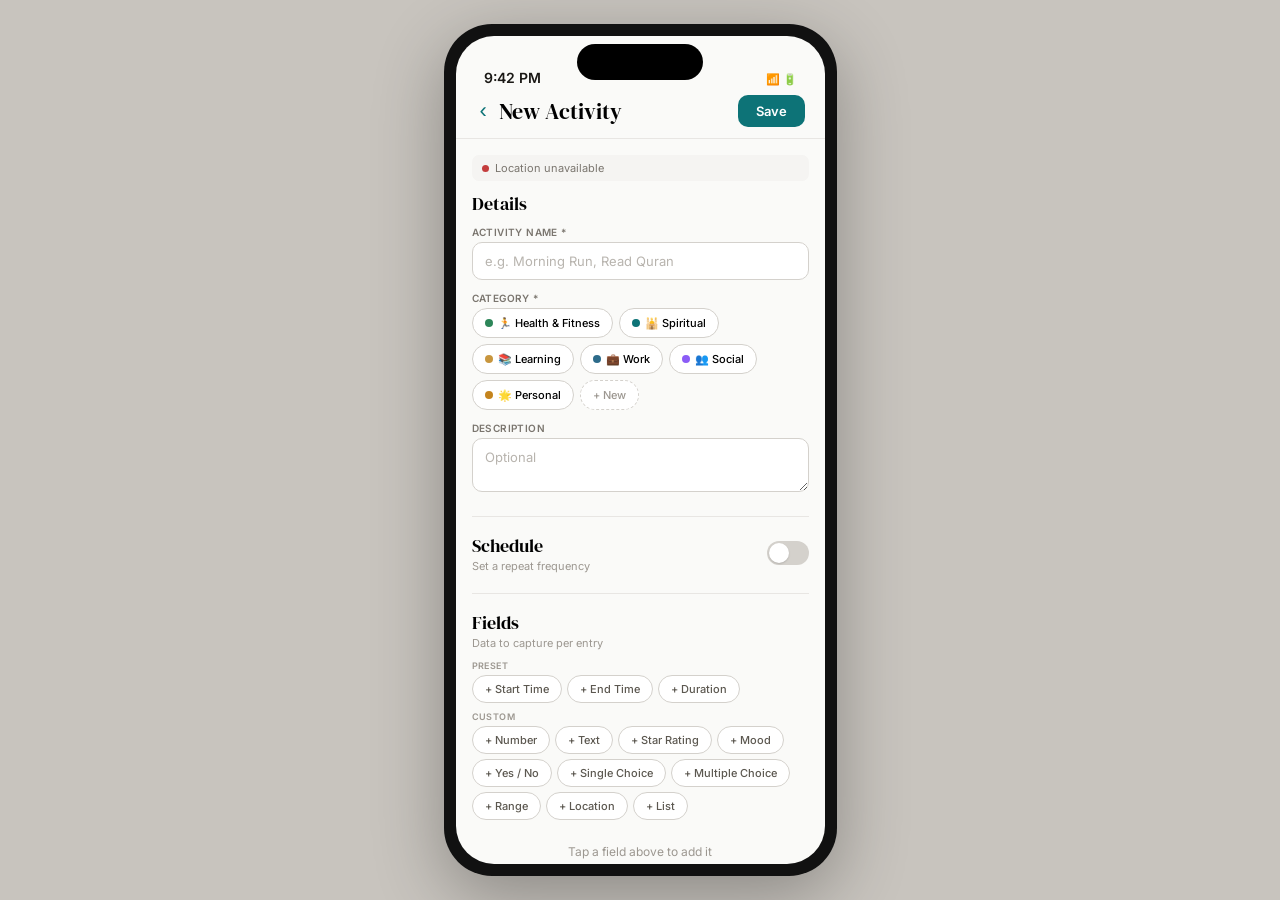
==== mockups/activity-template.html @ a5321a4f "Add V1 product specification and interactive mockups Comprehensive SPEC.md covering product vision, " ====
<!DOCTYPE html>
<html lang="en">
<head>
<meta charset="UTF-8">
<meta name="viewport" content="width=device-width, initial-scale=1.0">
<title>Kitab — Create Activity (iPhone)</title>
<link href="https://fonts.googleapis.com/css2?family=DM+Serif+Display&family=Inter:wght@400;500;600;700&family=JetBrains+Mono:wght@400;500&display=swap" rel="stylesheet">
<style>
*{margin:0;padding:0;box-sizing:border-box}
:root{--primary:#0D7377;--accent:#C8963E;--bg:#FAFAF8;--surface:#fff;--text-primary:#1A1815;--text-secondary:#5C5850;--g50:#F5F4F2;--g100:#E8E6E3;--g200:#D4D1CC;--g300:#B8B4AE;--g400:#9C9790;--g500:#7A756E;--g600:#5C5850;--success:#2D8659;--warning:#C4841D;--error:#C43D3D;--info:#2D6B8A}
body{font-family:'Inter',sans-serif;background:#C8C4Be;min-height:100vh;display:flex;justify-content:center;padding:24px 16px}
.pf{background:#111;border-radius:48px;padding:12px;box-shadow:0 20px 70px rgba(0,0,0,.3);height:852px;width:393px;position:relative}
.ps{width:100%;height:100%;border-radius:38px;overflow:hidden;display:flex;flex-direction:column;background:var(--bg)}
.di{position:absolute;top:20px;left:50%;transform:translateX(-50%);width:126px;height:36px;background:#000;border-radius:20px;z-index:100}
.sb{height:54px;display:flex;align-items:flex-end;justify-content:space-between;padding:0 28px 4px;font-size:14px;font-weight:600;color:var(--text-primary);flex-shrink:0}
.ab{display:flex;justify-content:space-between;align-items:center;padding:4px 20px 10px;flex-shrink:0;border-bottom:1px solid var(--g100)}
.ab-l{display:flex;align-items:center;gap:8px}
.bk{font-size:22px;color:var(--primary);cursor:pointer;background:none;border:none;padding:4px}
.at{font-family:'DM Serif Display',serif;font-size:22px}
.sv{padding:8px 18px;border-radius:10px;font-size:13px;font-weight:600;cursor:pointer;border:none;background:var(--primary);color:#fff;font-family:'Inter',sans-serif}
.ct{flex:1;overflow-y:auto;padding:16px;-webkit-overflow-scrolling:touch}
.ct::-webkit-scrollbar{display:none}
.sec{margin-bottom:20px}
.sh{display:flex;align-items:center;justify-content:space-between;margin-bottom:10px}
.st{font-family:'DM Serif Display',serif;font-size:18px}
.ss{font-size:11px;color:var(--g400);margin-top:1px}
.tg{position:relative;width:42px;height:24px;background:var(--g200);border-radius:12px;cursor:pointer;transition:background .2s;flex-shrink:0}
.tg.on{background:var(--primary)}
.tg::after{content:'';position:absolute;top:2px;left:2px;width:20px;height:20px;background:#fff;border-radius:50%;transition:transform .2s;box-shadow:0 1px 2px rgba(0,0,0,.15)}
.tg.on::after{transform:translateX(18px)}
.hd{display:none}
.fg{margin-bottom:12px}
.fl{display:block;font-size:10px;font-weight:600;color:var(--g500);margin-bottom:4px;text-transform:uppercase;letter-spacing:.4px}
.fi{width:100%;padding:10px 12px;border:1.5px solid var(--g200);border-radius:10px;font-size:13px;font-family:'Inter',sans-serif;background:var(--surface);color:var(--text-primary);outline:none}
.fi:focus{border-color:var(--primary)}
.fi::placeholder{color:var(--g300)}
select.fi{appearance:none;background-image:url("data:image/svg+xml,%3Csvg width='10' height='6' viewBox='0 0 10 6' fill='none' xmlns='http://www.w3.org/2000/svg'%3E%3Cpath d='M1 1L5 5L9 1' stroke='%239C9790' stroke-width='1.5' stroke-linecap='round'/%3E%3C/svg%3E");background-repeat:no-repeat;background-position:right 12px center;padding-right:30px;cursor:pointer}
textarea.fi{resize:vertical;min-height:50px}
.r2{display:flex;gap:8px}.r2>*{flex:1}
.cg{display:flex;flex-wrap:wrap;gap:6px}
.cc{display:flex;align-items:center;gap:5px;padding:7px 12px;border-radius:18px;font-size:11px;font-weight:500;cursor:pointer;border:1.5px solid var(--g200);background:var(--surface);transition:all .15s}
.cc.s{border-color:var(--primary);background:rgba(13,115,119,.06);color:var(--primary);font-weight:600}
.cd{width:8px;height:8px;border-radius:50%}
.cn{border-style:dashed;color:var(--g400)}
.pn{background:var(--surface);border:1px solid var(--g100);border-radius:10px;padding:12px;margin-top:8px}
.rg{display:flex;flex-direction:column;gap:6px}
.ri{display:flex;align-items:center;gap:8px;padding:9px 12px;border:1.5px solid var(--g200);border-radius:9px;cursor:pointer;font-size:13px;transition:all .15s}
.ri.s{border-color:var(--primary);background:rgba(13,115,119,.04)}
.rd{width:16px;height:16px;border-radius:50%;border:2px solid var(--g300);display:flex;align-items:center;justify-content:center;flex-shrink:0}
.ri.s .rd{border-color:var(--primary)}
.ri.s .rd::after{content:'';width:7px;height:7px;border-radius:50%;background:var(--primary)}
.dr{display:flex;gap:5px}
.db{width:38px;height:38px;border-radius:9px;border:1.5px solid var(--g200);display:flex;align-items:center;justify-content:center;font-size:11px;font-weight:600;cursor:pointer;background:var(--surface);color:var(--text-secondary);transition:all .15s}
.db.s{background:var(--primary);color:#fff;border-color:var(--primary)}
.fw{display:flex;flex-wrap:wrap;gap:5px;margin-bottom:8px}
.fc{padding:6px 12px;border-radius:16px;font-size:11px;font-weight:500;cursor:pointer;border:1.5px solid var(--g200);background:var(--surface);color:var(--text-secondary);transition:all .15s}
.fc.a{border-color:var(--primary);background:rgba(13,115,119,.06);color:var(--primary)}
.fls{display:flex;flex-direction:column;gap:6px}
.fli{display:flex;align-items:center;gap:8px;padding:10px 12px;border:1px solid var(--g100);border-radius:10px;background:var(--surface)}
.fld{color:var(--g300);font-size:14px;flex-shrink:0}
.fln{font-family:'JetBrains Mono',monospace;font-size:10px;color:var(--g400);width:16px;text-align:center}
.finfo{flex:1;min-width:0}
.fname{font-size:12px;font-weight:500}
.ftype{font-size:10px;color:var(--g400)}
.fx{width:24px;height:24px;border-radius:6px;border:none;background:transparent;color:var(--g400);cursor:pointer;font-size:14px;display:flex;align-items:center;justify-content:center}
.fcfg{background:var(--g50);border-radius:8px;padding:10px;margin-top:6px}
.cr{display:flex;gap:6px;align-items:center;margin-bottom:6px}
.cr:last-child{margin-bottom:0}
.cl{font-size:10px;color:var(--g500);min-width:36px}
.ci{flex:1;padding:7px 10px;border:1.5px solid var(--g200);border-radius:7px;font-size:12px;font-family:'Inter',sans-serif;background:var(--surface);outline:none}
.ci:focus{border-color:var(--primary)}
.gt{display:flex;border:1.5px solid var(--g200);border-radius:9px;overflow:hidden;margin-bottom:12px}
.gtb{flex:1;padding:9px;text-align:center;font-size:12px;font-weight:500;cursor:pointer;background:var(--surface);color:var(--text-secondary)}
.gtb.a{background:var(--primary);color:#fff}
.gsn{font-size:14px;line-height:2.2}
.gsn select,.gsn input{display:inline;font-size:14px;font-weight:600;color:var(--primary);border:none;border-bottom:2px solid var(--primary);background:transparent;outline:none;font-family:'Inter',sans-serif;padding:0 2px;text-align:center}
.gsn select{appearance:none;cursor:pointer}
.gb{background:var(--g50);border-radius:10px;padding:12px;margin-bottom:10px}
.gbt{font-size:10px;font-weight:600;text-transform:uppercase;letter-spacing:.4px;color:var(--g400);margin-bottom:8px}
.gr{display:flex;gap:6px;align-items:center;margin-bottom:6px;flex-wrap:wrap}
.gr:last-child{margin-bottom:0}
.gs{padding:7px 10px;border:1.5px solid var(--g200);border-radius:7px;font-size:12px;font-family:'Inter',sans-serif;background:var(--surface);outline:none;appearance:none;background-image:url("data:image/svg+xml,%3Csvg width='8' height='5' viewBox='0 0 8 5' fill='none' xmlns='http://www.w3.org/2000/svg'%3E%3Cpath d='M1 1L4 4L7 1' stroke='%239C9790' stroke-width='1.2' stroke-linecap='round'/%3E%3C/svg%3E");background-repeat:no-repeat;background-position:right 8px center;padding-right:22px;cursor:pointer}
.gi{padding:7px 10px;border:1.5px solid var(--g200);border-radius:7px;font-size:12px;font-family:'Inter',sans-serif;background:var(--surface);outline:none;width:55px}
.gl{font-size:11px;color:var(--g500)}
.cbox{background:rgba(200,150,62,.06);border:1px solid rgba(200,150,62,.18);border-radius:9px;padding:12px;margin-top:10px}
.cbt{font-size:11px;font-weight:600;color:var(--accent);margin-bottom:8px}
.sc{background:var(--surface);border:1px solid var(--g100);border-radius:10px;padding:16px;position:relative;overflow:hidden}
.sc .gp{position:absolute;top:0;left:0;right:0;bottom:0;opacity:.04;pointer-events:none;background-image:url("data:image/svg+xml,%3Csvg width='60' height='60' viewBox='0 0 60 60' xmlns='http://www.w3.org/2000/svg'%3E%3Cg fill='none' stroke='%230D7377' stroke-width='0.8'%3E%3Cpolygon points='30,5 50,17.5 50,42.5 30,55 10,42.5 10,17.5'/%3E%3C/g%3E%3C/svg%3E");background-size:60px 60px}
.stx{position:relative;z-index:1;font-size:13px;line-height:1.7;color:var(--text-secondary)}
.stx strong{color:var(--text-primary);font-weight:600}
.pg{display:grid;grid-template-columns:1fr 1fr;gap:6px;margin-top:8px}
.pc{padding:6px 8px;background:var(--g50);border-radius:7px}
.pl{font-size:9px;color:var(--g400);text-transform:uppercase;letter-spacing:.3px}
.pv{font-family:'JetBrains Mono',monospace;font-size:12px;color:var(--text-primary);margin-top:1px}
.lb{display:flex;align-items:center;gap:6px;padding:6px 10px;background:var(--g50);border-radius:7px;font-size:11px;color:var(--g500);margin-bottom:10px}
.ld{width:7px;height:7px;border-radius:50%}
.ld.ok{background:var(--success)}.ld.ld2{background:var(--warning);animation:p 1s infinite}.ld.er{background:var(--error)}
@keyframes p{0%,100%{opacity:1}50%{opacity:.4}}
.wb{margin-top:6px;padding:8px;background:rgba(196,132,29,.08);border-radius:7px;font-size:11px;color:var(--warning)}
.em{text-align:center;padding:16px;color:var(--g400);font-size:12px}
.dv{height:1px;background:var(--g100);margin:16px 0}
.toast{position:fixed;bottom:40px;left:50%;transform:translateX(-50%) translateY(80px);background:#2A2722;color:#fff;padding:10px 20px;border-radius:10px;font-size:13px;font-weight:500;z-index:1000;transition:transform .3s;box-shadow:0 6px 20px rgba(0,0,0,.15)}
.toast.show{transform:translateX(-50%) translateY(0)}
</style>
</head>
<body>
<div class="pf"><div class="ps">
<div class="di"></div>
<div class="sb"><span>9:42 PM</span><span style="font-size:11px">📶 🔋</span></div>
<div class="ab"><div class="ab-l"><button class="bk">‹</button><span class="at">New Activity</span></div><button class="sv" id="saveBtn">Save</button></div>
<div class="ct">

<div class="lb"><div class="ld ld2" id="lD"></div><span id="lT">Detecting location...</span></div>

<!-- DETAILS -->
<div class="sec">
<div class="sh"><div><div class="st">Details</div></div></div>
<div class="fg"><label class="fl">Activity Name *</label><input class="fi" id="aName" placeholder="e.g. Morning Run, Read Quran"></div>
<div class="fg"><label class="fl">Category *</label><div class="cg" id="catG"></div></div>
<div class="fg"><label class="fl">Description</label><textarea class="fi" id="aDesc" placeholder="Optional" rows="2"></textarea></div>
</div>
<div class="dv"></div>

<!-- SCHEDULE -->
<div class="sec">
<div class="sh"><div><div class="st">Schedule</div><div class="ss">Set a repeat frequency</div></div><div class="tg" id="sT"></div></div>
<div class="pn hd" id="sP">
<div class="fg"><label class="fl">Calendar</label><select class="fi" id="calT"><option value="gregorian">Gregorian (midnight)</option><option value="hijri">Hijri (sunset)</option></select></div>
<div class="r2"><div class="fg"><label class="fl">Starts on *</label><input class="fi" type="date" id="sStart"></div><div class="fg"><label class="fl">Ends on</label><input class="fi" type="date" id="sEnd" placeholder="Never"></div></div>
<div class="fg"><label class="fl">Repeat *</label><select class="fi" id="rType"><option value="daily">Daily</option><option value="weekly">Weekly</option><option value="monthly">Monthly</option><option value="custom">Custom Interval</option></select></div>
<div class="fg hd" id="wkG"><label class="fl">Which days?</label><div class="dr" id="dRow"></div></div>
<div class="fg hd" id="ciG"><label class="fl">Every</label><div class="cr"><input class="ci" type="number" id="ciN" value="2" min="1" style="width:50px"><select class="gs" id="ciU"><option>days</option><option>weeks</option><option>months</option><option>years</option></select></div></div>
<div class="fg"><label class="fl">Expected entries</label><div class="rg" id="expRG"></div></div>
<div class="dv" style="margin:12px 0"></div>
<div class="sh" style="margin-bottom:8px"><div><span style="font-size:13px;font-weight:500">Time Window</span><div class="ss">Expected time of day</div></div><div class="tg" id="twT"></div></div>
<div class="hd" id="twP">
<div class="fg"><div class="rg" style="flex-direction:row;gap:6px" id="ttRG"></div></div>
<div id="specI"><div class="r2"><div class="fg"><label class="fl">Start</label><input class="fi" type="time" id="tS"></div><div class="fg"><label class="fl">End</label><input class="fi" type="time" id="tE"></div></div><div class="wb hd" id="twW">⚠ This crosses midnight — start today to end tomorrow. Correct?</div></div>
<div id="dynI" class="hd">
<div class="r2"><div class="fg"><label class="fl">Start</label><select class="fi" id="dS"></select></div><div class="fg"><label class="fl">End</label><select class="fi" id="dE"></select></div></div>
<div id="dPrev" class="pg"></div>
<div class="wb hd" id="dW">⚠ This crosses midnight. Correct?</div>
</div>
<div id="pGridW" class="hd" style="margin-top:10px"><label class="fl" style="margin-bottom:4px">Today's Prayer Times</label><div class="pg" id="pG"></div></div>
</div>
</div>
</div>
<div class="dv"></div>

<!-- FIELDS -->
<div class="sec">
<div class="sh"><div><div class="st">Fields</div><div class="ss">Data to capture per entry</div></div></div>
<div style="margin-bottom:4px;font-size:9px;font-weight:600;color:var(--g400);text-transform:uppercase;letter-spacing:.4px">Preset</div>
<div class="fw" id="pFC"></div>
<div style="margin-bottom:4px;font-size:9px;font-weight:600;color:var(--g400);text-transform:uppercase;letter-spacing:.4px">Custom</div>
<div class="fw" id="cFC"></div>
<div class="em" id="noF">Tap a field above to add it</div>
<div class="fls" id="fList"></div>
</div>
<div class="dv"></div>

<!-- GOALS -->
<div class="sec">
<div class="sh"><div><div class="st">Goals</div><div class="ss">Set targets</div></div><div class="tg" id="gT"></div></div>
<div class="pn hd" id="gP">
<div class="gt" id="gmTabs"></div>
<div id="qGP">
<div class="gsn" id="qSentence"></div>
</div>
<div id="cGP" class="hd">
<div class="gb"><div class="gbt">Measure (X)</div>
<div class="gr"><span class="gl">Field:</span><select class="gs" id="gF"></select></div>
<div class="gr"><span class="gl">Look at:</span><select class="gs" id="gSc"><option value="recent">Most recent entry</option><option value="period">Current period</option><option value="lastN">Last N entries</option><option value="lastT">Last N days/weeks</option><option value="all">All entries ever</option></select></div>
<div class="gr hd" id="gNR"><span class="gl">N =</span><input class="gi" type="number" id="gN" value="7" min="1"><select class="gs hd" id="gTU"><option>days</option><option>weeks</option><option>months</option></select></div>
<div class="gr hd" id="gAR"><span class="gl">Calculate:</span><select class="gs" id="gAg"><option value="sum">Sum</option><option value="count">Count</option><option value="min">Lowest</option><option value="max">Highest</option><option value="average">Average</option><option value="mode">Mode</option></select></div>
</div>
<div class="gb"><div class="gbt">Target Rule</div>
<div class="gr"><span class="gl">Is:</span><select class="gs" id="gCmp"><option value=">=">≥ at least</option><option value="<=">≤ at most</option><option value=">">> more than</option><option value="<">< less than</option><option value="=">= exactly</option></select></div>
<div class="gr"><span class="gl">Target:</span><input class="gi" id="gTgt" value="5"><span class="gl" id="gUL"></span></div>
</div>
<div class="sh" style="margin-top:10px;margin-bottom:6px"><div><span style="font-size:12px;font-weight:500">Consistency</span><div class="ss">Across periods</div></div><div class="tg" id="cTg"></div></div>
<div class="cbox hd" id="cP"><div class="cbt">🔥 Consistency Threshold</div><div class="gr"><span class="gl">Over last:</span><input class="gi" type="number" id="cO" value="10" min="2"><span class="gl">periods</span></div><div class="gr"><span class="gl">Meet in ≥</span><input class="gi" type="number" id="cTh" value="5" min="1"><span class="gl">periods</span></div></div>
</div>
</div>
</div>
<div class="dv"></div>

<!-- SUMMARY -->
<div class="sec">
<div class="sh"><div class="st">Summary</div></div>
<div class="sc"><div class="gp"></div><div class="stx" id="sumT">Fill in the details above to see your activity summary.</div></div>
</div>
<div style="height:24px"></div>
</div>
</div></div>
<div class="toast" id="toast"></div>

<script>
(function(){
"use strict";

var S = {cat:null, schedOn:false, twOn:false, tt:'specific', fields:[], goalOn:false, gm:'quick', lat:null, lng:null, pt:null};
var cats = [{n:'Health & Fitness',i:'🏃',c:'#2D8659'},{n:'Spiritual',i:'🕌',c:'#0D7377'},{n:'Learning',i:'📚',c:'#C8963E'},{n:'Work',i:'💼',c:'#2D6B8A'},{n:'Social',i:'👥',c:'#8B5CF6'},{n:'Personal',i:'🌟',c:'#C4841D'}];
var PF = [{id:'startTime',l:'Start Time',t:'Start Time',p:1},{id:'endTime',l:'End Time',t:'End Time',p:1},{id:'duration',l:'Duration',t:'Duration',p:1}];
var CF = [{id:'number',l:'Number'},{id:'text',l:'Text'},{id:'starRating',l:'Star Rating'},{id:'mood',l:'Mood'},{id:'yesNo',l:'Yes / No'},{id:'singleChoice',l:'Single Choice'},{id:'multiChoice',l:'Multiple Choice'},{id:'slider',l:'Range'},{id:'location',l:'Location'},{id:'list',l:'List'}];
var DL = ['Sun','Mon','Tue','Wed','Thu','Fri','Sat'];
var wkDays = [];
var dynOpts = [{v:'fajr',l:'Fajr'},{v:'sunrise',l:'Sunrise'},{v:'duha',l:'Duha'},{v:'dhuhr',l:'Dhuhr'},{v:'asr',l:'Asr'},{v:'maghrib',l:'Maghrib / Sunset'},{v:'isha',l:'Isha'},{v:'night13',l:'1/3 of Night'},{v:'nightMid',l:'Middle of Night'},{v:'night23',l:'2/3 of Night'}];
var UNIQ = ['startTime','endTime','duration','starRating','mood'];

// Prayer calc (ISNA + Shafi)
function toR(d){return d*Math.PI/180}
function toD(r){return r*180/Math.PI}
function calcPT(lat,lng,date){
  var y=date.getFullYear(),m=date.getMonth()+1,d=date.getDate();
  if(m<=2){y--;m+=12}
  var A=Math.floor(y/100),B=2-A+Math.floor(A/4);
  var JD=Math.floor(365.25*(y+4716))+Math.floor(30.6001*(m+1))+d+B-1524.5;
  var D2=JD-2451545;
  var g=toR((357.529+.98560028*D2)%360);
  var q=(280.459+.98564736*D2)%360;
  var L=toR((q+1.915*Math.sin(g)+.02*Math.sin(2*g))%360);
  var e=toR(23.439-.00000036*D2);
  var RA=toD(Math.atan2(Math.cos(e)*Math.sin(L),Math.cos(L)))/15;
  var dec=Math.asin(Math.sin(e)*Math.sin(L));
  var EqT=q/15-RA;if(EqT>12)EqT-=24;if(EqT<-12)EqT+=24;
  var tz=-date.getTimezoneOffset()/60;
  var transit=12+tz-(lng/15)-EqT;
  function ha(angle){var c2=(Math.sin(toR(angle))-Math.sin(toR(lat))*Math.sin(dec))/(Math.cos(toR(lat))*Math.cos(dec));if(c2>1||c2<-1)return null;return toD(Math.acos(c2))/15}
  var srHA=ha(-.833),sr=srHA?transit-srHA:null,ss=srHA?transit+srHA:null;
  var fHA=ha(-15),fajr=fHA?transit-fHA:null;
  var iHA=ha(-15),isha=iHA?transit+iHA:null;
  var asrA=Math.atan(1/(1+Math.tan(Math.abs(toR(lat)-dec))));
  var asrC=(Math.sin(asrA)-Math.sin(toR(lat))*Math.sin(dec))/(Math.cos(toR(lat))*Math.cos(dec));
  var asr=(asrC>=-1&&asrC<=1)?transit+toD(Math.acos(asrC))/15:null;
  var duha=sr?sr+20/60:null;
  var nD=(sr!==null&&ss!==null)?(sr<ss?24-ss+sr:sr-ss):null;
  return{fajr:fajr,sunrise:sr,duha:duha,dhuhr:transit,asr:asr,maghrib:ss,isha:isha,night13:ss&&nD?ss+nD/3:null,nightMid:ss&&nD?ss+nD/2:null,night23:ss&&nD?ss+nD*2/3:null};
}
function fmtT(h){if(h==null)return'--:--';if(h<0)h+=24;if(h>=24)h-=24;var hr=Math.floor(h),mn=Math.round((h-hr)*60);if(mn===60){hr++;mn=0}return(hr%12||12)+':'+(mn<10?'0':'')+mn+' '+(hr>=12?'PM':'AM')}

function $(id){return document.getElementById(id)}
function mk(tag,cls,txt){var e=document.createElement(tag);if(cls)e.className=cls;if(txt)e.textContent=txt;return e}
function show(id){$(id).classList.remove('hd')}
function hide(id){$(id).classList.add('hd')}
function vis(id,show){if(show)$(id).classList.remove('hd');else $(id).classList.add('hd')}
function esc(s){var d=document.createElement('span');d.textContent=s;return d.innerHTML}

// Location
function getLoc(){
  if(!navigator.geolocation){$('lD').className='ld er';$('lT').textContent='Location unavailable';return}
  navigator.geolocation.getCurrentPosition(function(p){
    S.lat=p.coords.latitude;S.lng=p.coords.longitude;
    $('lD').className='ld ok';$('lT').textContent=S.lat.toFixed(2)+'°, '+S.lng.toFixed(2)+'° · ISNA · Shafi';
    S.pt=calcPT(S.lat,S.lng,new Date());renderPrayerGrid();
  },function(){$('lD').className='ld er';$('lT').textContent='Location unavailable'},{timeout:8000});
}

function renderPrayerGrid(){
  if(!S.pt)return;
  var el=$('pG');el.textContent='';
  var items=[['Fajr',S.pt.fajr],['Sunrise',S.pt.sunrise],['Duha',S.pt.duha],['Dhuhr',S.pt.dhuhr],['Asr',S.pt.asr],['Maghrib',S.pt.maghrib],['Isha',S.pt.isha],['1/3 Night',S.pt.night13],['Mid Night',S.pt.nightMid],['2/3 Night',S.pt.night23]];
  for(var i=0;i<items.length;i++){
    var c=mk('div','pc');
    c.appendChild(mk('div','pl',items[i][0]));
    c.appendChild(mk('div','pv',fmtT(items[i][1])));
    el.appendChild(c);
  }
}

// Categories
function renderCats(){
  var el=$('catG');el.textContent='';
  cats.forEach(function(c,i){
    var d=mk('div','cc'+(S.cat===i?' s':''));
    var dot=mk('div','cd');dot.style.background=c.c;
    d.appendChild(dot);d.appendChild(document.createTextNode(c.i+' '+c.n));
    d.onclick=function(){S.cat=i;renderCats();upSum()};
    el.appendChild(d);
  });
  var nw=mk('div','cc cn','+ New');
  nw.onclick=function(){var n=prompt('Category name:');if(!n)return;cats.push({n:n,i:'📌',c:'#7A756E'});S.cat=cats.length-1;renderCats();upSum()};
  el.appendChild(nw);
}

// Schedule
$('sT').onclick=function(){S.schedOn=!S.schedOn;this.classList.toggle('on',S.schedOn);vis('sP',S.schedOn);upSum()};
$('rType').onchange=function(){vis('wkG',this.value==='weekly');vis('ciG',this.value==='custom');upSum()};

function renderDays(){
  var el=$('dRow');
  DL.forEach(function(d,i){
    var b=mk('div','db',d);
    b.onclick=function(){b.classList.toggle('s');var idx=wkDays.indexOf(i);if(idx>=0)wkDays.splice(idx,1);else wkDays.push(i);upSum()};
    el.appendChild(b);
  });
}

function renderExpected(){
  var el=$('expRG');
  ['Once per period','Multiple per period'].forEach(function(txt,i){
    var r=mk('div','ri'+(i===0?' s':''),txt);
    var dot=mk('div','rd');r.insertBefore(dot,r.firstChild);
    r.onclick=function(){var sibs=el.children;for(var j=0;j<sibs.length;j++)sibs[j].classList.remove('s');r.classList.add('s');upSum()};
    el.appendChild(r);
  });
}

// Time Window
$('twT').onclick=function(){S.twOn=!S.twOn;this.classList.toggle('on',S.twOn);vis('twP',S.twOn);vis('pGridW',S.twOn&&S.tt==='dynamic');upSum()};

function renderTTRadio(){
  var el=$('ttRG');
  [['Specific','specific'],['Dynamic','dynamic']].forEach(function(a,i){
    var r=mk('div','ri'+(i===0?' s':''));r.style.flex='1';
    var dot=mk('div','rd');r.appendChild(dot);r.appendChild(document.createTextNode(a[0]));
    r.onclick=function(){var sibs=el.children;for(var j=0;j<sibs.length;j++)sibs[j].classList.remove('s');r.classList.add('s');
      S.tt=a[1];vis('specI',a[1]==='specific');vis('dynI',a[1]==='dynamic');vis('pGridW',a[1]==='dynamic');upSum()};
    el.appendChild(r);
  });
}

$('tS').onchange=$('tE').onchange=function(){
  var s=$('tS').value,e=$('tE').value;
  vis('twW',s&&e&&e<=s);upSum()};

function renderDynSelects(){
  ['dS','dE'].forEach(function(id){
    var el=$(id);
    var o=mk('option','','Select...');o.value='';el.appendChild(o);
    dynOpts.forEach(function(d){var op=mk('option','',d.l);op.value=d.v;el.appendChild(op)});
    el.onchange=function(){updateDynPreview();upSum()};
  });
}

function updateDynPreview(){
  if(!S.pt)return;
  var sv=$('dS').value,ev=$('dE').value;
  var el=$('dPrev');el.textContent='';
  var map={fajr:S.pt.fajr,sunrise:S.pt.sunrise,duha:S.pt.duha,dhuhr:S.pt.dhuhr,asr:S.pt.asr,maghrib:S.pt.maghrib,isha:S.pt.isha,night13:S.pt.night13,nightMid:S.pt.nightMid,night23:S.pt.night23};
  if(sv){var c1=mk('div','pc');c1.appendChild(mk('div','pl','Window Start'));c1.appendChild(mk('div','pv',fmtT(map[sv])));el.appendChild(c1)}
  if(ev){var c2=mk('div','pc');c2.appendChild(mk('div','pl','Window End'));c2.appendChild(mk('div','pv',fmtT(map[ev])));el.appendChild(c2)}
  if(sv&&ev&&map[sv]!=null&&map[ev]!=null)vis('dW',map[ev]<=map[sv]);
}

// Fields
function iFA(id){return S.fields.some(function(f){return f.id===id||f.bid===id})}

function renderFieldChips(){
  var pe=$('pFC');pe.textContent='';
  PF.forEach(function(f){
    var c=mk('div','fc'+(iFA(f.id)?' a':''),'+ '+f.l);
    c.onclick=function(){togField(f.id,true)};pe.appendChild(c);
  });
  var ce=$('cFC');ce.textContent='';
  CF.forEach(function(f){
    var c=mk('div','fc'+(iFA(f.id)?' a':''),'+ '+f.l);
    c.onclick=function(){togField(f.id,false)};ce.appendChild(c);
  });
}

function togField(id,isP){
  if(S.fields.length>=15){toast('Maximum 15 fields');return}
  if(UNIQ.indexOf(id)>=0){
    if(iFA(id)){remField(id);return}
    var src=isP?PF.find(function(f){return f.id===id}):{l:CF.find(function(f){return f.id===id}).l};
    var t=isP?src.t:CF.find(function(f){return f.id===id}).l;
    S.fields.push({id:id,bid:id,l:src.l,t:t,p:!!isP,u:'',cfg:{}});
  } else {
    var src2=CF.find(function(f){return f.id===id});
    var cnt=S.fields.filter(function(f){return f.bid===id}).length;
    S.fields.push({id:id+'_'+(cnt+1),bid:id,l:'',t:src2.l,p:false,u:'',cfg:{}});
  }
  renderFieldList();renderFieldChips();upGoalFields();upQuickOpts();upSum();
}

function remField(id){
  S.fields=S.fields.filter(function(f){return f.id!==id});
  renderFieldList();renderFieldChips();upGoalFields();upQuickOpts();upSum();
}

function renderFieldList(){
  var el=$('fList');el.textContent='';
  vis('noF',S.fields.length===0);
  S.fields.forEach(function(f,idx){
    var item=mk('div','fli');
    item.appendChild(mk('span','fld','≡'));
    item.appendChild(mk('span','fln',''+(idx+1)+'.'));
    var info=mk('div','finfo');
    info.appendChild(mk('div','fname',f.l||(f.p?f.t:'(set label)')));
    var typeStr=f.t+(f.u?' · '+f.u:'')+(f.p?' (preset)':'');
    var typeDiv=mk('div','ftype',typeStr);
    info.appendChild(typeDiv);item.appendChild(info);
    var xb=mk('button','fx','✕');xb.onclick=function(){remField(f.id)};
    item.appendChild(xb);el.appendChild(item);

    // Config panel for configurable fields
    if(!f.p&&f.bid!=='starRating'&&f.bid!=='mood'){
      var cfg=mk('div','fcfg hd');
      var togLnk=mk('span','','  [configure]');
      togLnk.style.cssText='font-size:10px;color:var(--primary);cursor:pointer';
      togLnk.onclick=function(){cfg.classList.toggle('hd')};
      typeDiv.appendChild(togLnk);

      // Label
      var lr=mk('div','cr');lr.appendChild(mk('span','cl','Label:'));
      var li=document.createElement('input');li.className='ci';li.placeholder='e.g. Distance';li.value=f.l||'';
      li.onchange=function(){f.l=this.value;renderFieldList();upGoalFields();upQuickOpts();upSum()};
      lr.appendChild(li);cfg.appendChild(lr);

      if(f.bid==='number'||f.bid==='slider'){
        var ur=mk('div','cr');ur.appendChild(mk('span','cl','Unit:'));
        var ui=document.createElement('input');ui.className='ci';ui.placeholder='e.g. km';ui.value=f.u||'';
        ui.onchange=function(){f.u=this.value;renderFieldList();upQuickOpts();upSum()};
        ur.appendChild(ui);cfg.appendChild(ur);
      }
      if(f.bid==='slider'){
        var sr=mk('div','cr');
        sr.appendChild(mk('span','cl','Min:'));
        var mi=document.createElement('input');mi.className='ci';mi.type='number';mi.value=f.cfg.min||0;mi.style.width='45px';sr.appendChild(mi);
        sr.appendChild(mk('span','cl','Max:'));
        var ma=document.createElement('input');ma.className='ci';ma.type='number';ma.value=f.cfg.max||100;ma.style.width='45px';sr.appendChild(ma);
        sr.appendChild(mk('span','cl','Step:'));
        var stp=document.createElement('input');stp.className='ci';stp.type='number';stp.value=f.cfg.step||1;stp.style.width='45px';sr.appendChild(stp);
        cfg.appendChild(sr);
      }
      if(f.bid==='singleChoice'||f.bid==='multiChoice'){
        var or2=mk('div','cr');or2.appendChild(mk('span','cl','Options:'));
        var oi=document.createElement('input');oi.className='ci';oi.placeholder='Comma-separated';oi.value=f.cfg.opts||'';
        oi.onchange=function(){f.cfg.opts=this.value};
        or2.appendChild(oi);cfg.appendChild(or2);
        if(f.bid==='singleChoice'){
          var ordLbl=mk('label','');ordLbl.style.cssText='display:flex;align-items:center;gap:5px;font-size:11px;color:var(--g500);cursor:pointer;margin-top:4px';
          var chk=document.createElement('input');chk.type='checkbox';
          ordLbl.appendChild(chk);ordLbl.appendChild(document.createTextNode('Ordinal (ordered high to low)'));
          cfg.appendChild(ordLbl);
        }
      }
      el.appendChild(cfg);
    }
  });
}

// Goals
$('gT').onclick=function(){S.goalOn=!S.goalOn;this.classList.toggle('on',S.goalOn);vis('gP',S.goalOn);upSum()};

function renderGoalTabs(){
  var el=$('gmTabs');
  [['Quick Setup','quick'],['Custom Goal','custom']].forEach(function(a,i){
    var t=mk('div','gtb'+(i===0?' a':''),a[0]);
    t.onclick=function(){S.gm=a[1];var sibs=el.children;for(var j=0;j<sibs.length;j++)sibs[j].classList.remove('a');t.classList.add('a');
      vis('qGP',a[1]==='quick');vis('cGP',a[1]==='custom');upSum()};
    el.appendChild(t);
  });
}

function renderQuickSentence(){
  var el=$('qSentence');el.textContent='';
  el.appendChild(document.createTextNode('I want to '));
  var sel1=document.createElement('select');sel1.id='qType2';
  var o1=mk('option','','do this activity');o1.value='frequency';sel1.appendChild(o1);
  sel1.onchange=function(){onQTChange();upSum()};
  el.appendChild(sel1);
  el.appendChild(document.createTextNode(' at least '));
  var inp=document.createElement('input');inp.type='number';inp.id='qVal2';inp.value='1';inp.min='1';inp.style.width='40px';inp.oninput=upSum;
  el.appendChild(inp);el.appendChild(document.createTextNode(' '));
  var sel2=document.createElement('select');sel2.id='qUnit2';
  var o2=mk('option','','times');o2.value='times';sel2.appendChild(o2);
  sel2.onchange=upSum;el.appendChild(sel2);
  el.appendChild(document.createTextNode(' per '));
  var sel3=document.createElement('select');sel3.id='qPer2';
  ['day','week','month'].forEach(function(p){var o=mk('option','',p);o.value=p;sel3.appendChild(o)});
  sel3.onchange=upSum;el.appendChild(sel3);
}

function upQuickOpts(){
  var sel=$('qType2');if(!sel)return;
  // Save current
  var cur=sel.value;
  while(sel.children.length>1)sel.removeChild(sel.lastChild);
  S.fields.forEach(function(f){
    if(f.bid==='number'||f.bid==='slider'||f.bid==='duration'){
      var o=mk('option','',(f.l||f.t).toLowerCase());o.value=f.id;sel.appendChild(o);
    }
  });
  sel.value=cur||'frequency';onQTChange();
}

function onQTChange(){
  var sel=$('qType2');if(!sel)return;
  var uSel=$('qUnit2');if(!uSel)return;
  uSel.textContent='';
  if(sel.value==='frequency'){
    uSel.appendChild(mk('option','','times'));
  } else {
    var f=S.fields.find(function(x){return x.id===sel.value});
    uSel.appendChild(mk('option','',f&&f.u?f.u:'times'));
  }
}

function upGoalFields(){
  var sel=$('gF');sel.textContent='';
  var o0=mk('option','','— Select —');o0.value='';sel.appendChild(o0);
  S.fields.forEach(function(f){var o=mk('option','',f.l||f.t);o.value=f.id;sel.appendChild(o)});
}

$('gSc').onchange=function(){
  var v=this.value;
  vis('gNR',v==='lastN'||v==='lastT');
  vis('gAR',v!=='recent');
  vis('gTU',v==='lastT');
  upSum();
};
$('gF').onchange=upSum;$('gCmp').onchange=upSum;$('gTgt').oninput=upSum;$('gN').oninput=upSum;$('gAg').onchange=upSum;

$('cTg').onclick=function(){var on=this.classList.toggle('on');vis('cP',on);upSum()};
$('cO').oninput=upSum;$('cTh').oninput=upSum;

// Summary
function upSum(){
  var name=($('aName').value||'').trim();
  var catN=S.cat!==null?cats[S.cat].n:'(no category)';
  if(!name){$('sumT').textContent='Enter an activity name to see the summary.';return}
  var parts=['<strong>'+esc(name)+'</strong> is a '+esc(catN)+' activity'];
  if(S.schedOn){
    var cal=$('calT').value==='hijri'?'Hijri':'Gregorian';
    var sd=$('sStart').value;
    if(sd){
      var dt=new Date(sd+'T12:00:00');
      var rep=$('rType').value;
      if(rep==='weekly'&&wkDays.length>0)rep='weekly on '+wkDays.map(function(i){return DL[i]}).join(', ');
      if(rep==='custom')rep='every '+($('ciN').value||2)+' '+$('ciU').value;
      parts.push('Scheduled <strong>'+rep+'</strong> starting '+dt.toLocaleDateString('en-US',{month:'long',day:'numeric',year:'numeric'})+' ('+cal+')');
    }
    if(S.twOn){
      if(S.tt==='specific'){var ts=$('tS').value,te=$('tE').value;if(ts&&te)parts.push('Expected between <strong>'+ts+'</strong> and <strong>'+te+'</strong>')}
      else{var ds=$('dS').value,de=$('dE').value;var sl=dynOpts.find(function(o){return o.v===ds}),el2=dynOpts.find(function(o){return o.v===de});if(sl&&el2)parts.push('Expected between <strong>'+sl.l+'</strong> and <strong>'+el2.l+'</strong>')}
    }
  }
  if(S.fields.length>0){
    var fn=S.fields.map(function(f){return(f.l||f.t)+(f.u?' ('+f.u+')':'')});
    if(fn.length===1)parts.push('Each entry captures <strong>'+esc(fn[0])+'</strong>');
    else if(fn.length===2)parts.push('Each entry captures <strong>'+esc(fn[0])+'</strong> and <strong>'+esc(fn[1])+'</strong>');
    else{var last=fn.pop();parts.push('Each entry captures <strong>'+fn.map(esc).join('</strong>, <strong>')+'</strong>, and <strong>'+esc(last)+'</strong>')}
  }
  if(S.goalOn){
    if(S.gm==='quick'){
      var qt=$('qType2'),qv=$('qVal2'),qu=$('qUnit2'),qp=$('qPer2');
      if(qt&&qv){
        if(qt.value==='frequency')parts.push('Your goal is to do this at least <strong>'+qv.value+' time'+(qv.value>1?'s':'')+' per '+qp.value+'</strong>');
        else parts.push('Your goal is <strong>'+qt.options[qt.selectedIndex].text+' at least '+qv.value+' '+qu.options[qu.selectedIndex].text+' per '+qp.value+'</strong>');
      }
    } else {
      var gf=$('gF'),gc=$('gCmp'),gt=$('gTgt');
      if(gf&&gf.value){
        parts.push('Your goal is <strong>'+gf.options[gf.selectedIndex].text+' '+gc.options[gc.selectedIndex].text+' '+esc(gt.value)+'</strong>');
        if($('cTg').classList.contains('on'))parts.push('Met in at least <strong>'+$('cTh').value+' of the last '+$('cO').value+' periods</strong>');
      }
    }
  }
  if(S.goalOn||S.schedOn)parts.push('Your streak counts consecutive completions — excused days preserve it without advancing');
  $('sumT').innerHTML=parts.join('. ')+'.';
}

// Events on inputs
$('aName').oninput=upSum;$('aDesc').oninput=upSum;$('calT').onchange=upSum;$('sStart').onchange=upSum;$('ciN').oninput=upSum;$('ciU').onchange=upSum;

// Save
$('saveBtn').onclick=function(){
  var name=($('aName').value||'').trim();
  if(!name){toast('Enter an activity name');return}
  if(S.cat===null){toast('Select a category');return}
  if(S.fields.length===0){toast('Add at least one field');return}
  for(var i=0;i<S.fields.length;i++){var f=S.fields[i];if(!f.p&&f.bid!=='starRating'&&f.bid!=='mood'&&!f.l){toast('Field #'+(i+1)+' needs a label');return}}
  toast('✓ "'+name+'" saved!');
};

function toast(m){var e=$('toast');e.textContent=m;e.classList.add('show');setTimeout(function(){e.classList.remove('show')},3000)}

// INIT
$('sStart').value=new Date().toISOString().split('T')[0];
renderCats();renderDays();renderExpected();renderTTRadio();renderDynSelects();renderFieldChips();renderGoalTabs();renderQuickSentence();upGoalFields();
getLoc();

})();
</script>
</body>
</html>
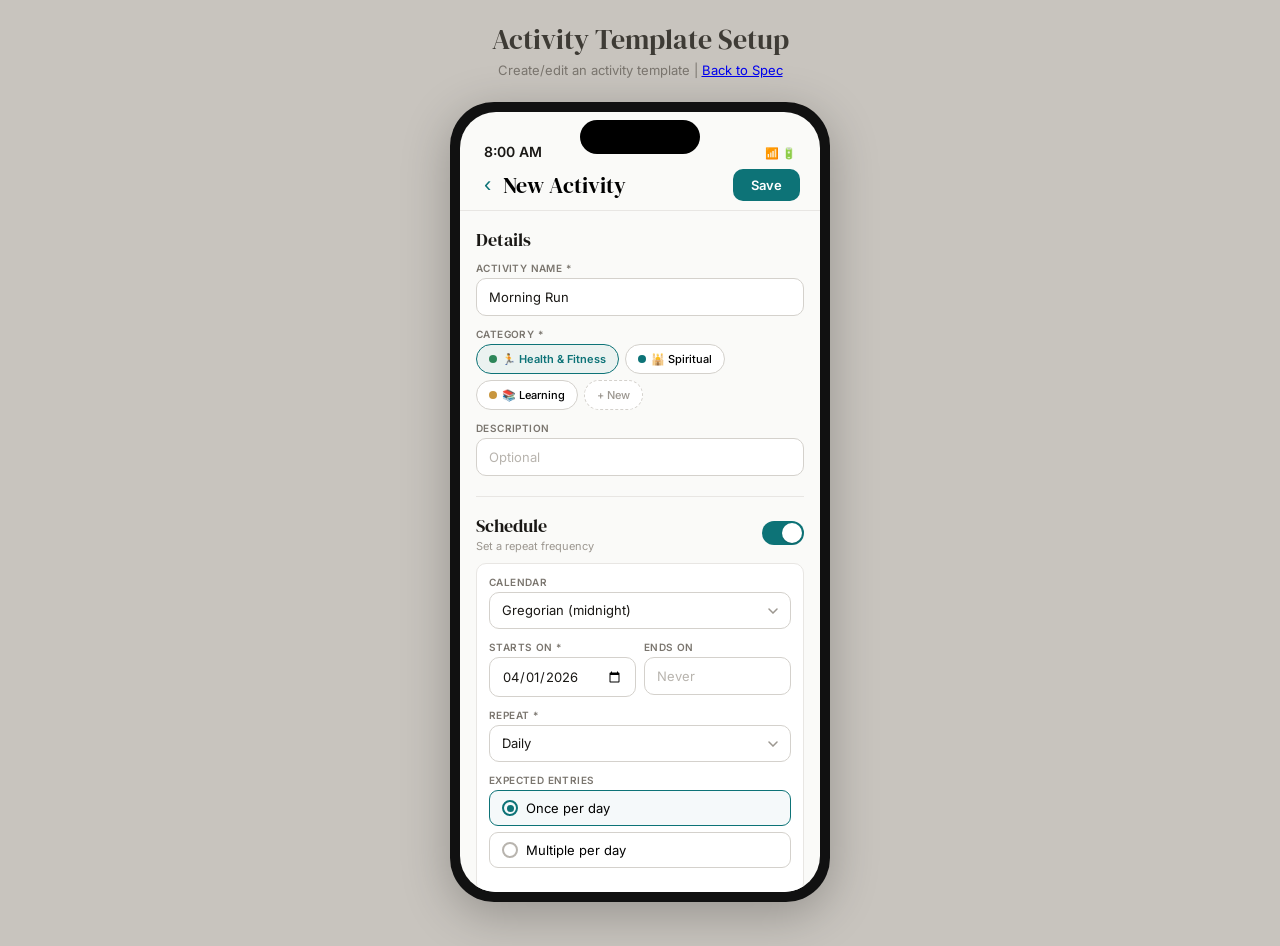
==== commit af8bf19a: "Rebuild all mockups from scratch + finalize spec updates All 11 mockup HTML files rebuilt from scrat" ====
--- a/mockups/activity-template.html
+++ b/mockups/activity-template.html
@@ -3,586 +3,144 @@
 <head>
 <meta charset="UTF-8">
 <meta name="viewport" content="width=device-width, initial-scale=1.0">
-<title>Kitab — Create Activity (iPhone)</title>
+<title>Kitab — Activity Template Setup</title>
 <link href="https://fonts.googleapis.com/css2?family=DM+Serif+Display&family=Inter:wght@400;500;600;700&family=JetBrains+Mono:wght@400;500&display=swap" rel="stylesheet">
+<link rel="stylesheet" href="shared-styles.css">
 <style>
-*{margin:0;padding:0;box-sizing:border-box}
-:root{--primary:#0D7377;--accent:#C8963E;--bg:#FAFAF8;--surface:#fff;--text-primary:#1A1815;--text-secondary:#5C5850;--g50:#F5F4F2;--g100:#E8E6E3;--g200:#D4D1CC;--g300:#B8B4AE;--g400:#9C9790;--g500:#7A756E;--g600:#5C5850;--success:#2D8659;--warning:#C4841D;--error:#C43D3D;--info:#2D6B8A}
-body{font-family:'Inter',sans-serif;background:#C8C4Be;min-height:100vh;display:flex;justify-content:center;padding:24px 16px}
-.pf{background:#111;border-radius:48px;padding:12px;box-shadow:0 20px 70px rgba(0,0,0,.3);height:852px;width:393px;position:relative}
-.ps{width:100%;height:100%;border-radius:38px;overflow:hidden;display:flex;flex-direction:column;background:var(--bg)}
-.di{position:absolute;top:20px;left:50%;transform:translateX(-50%);width:126px;height:36px;background:#000;border-radius:20px;z-index:100}
-.sb{height:54px;display:flex;align-items:flex-end;justify-content:space-between;padding:0 28px 4px;font-size:14px;font-weight:600;color:var(--text-primary);flex-shrink:0}
-.ab{display:flex;justify-content:space-between;align-items:center;padding:4px 20px 10px;flex-shrink:0;border-bottom:1px solid var(--g100)}
-.ab-l{display:flex;align-items:center;gap:8px}
-.bk{font-size:22px;color:var(--primary);cursor:pointer;background:none;border:none;padding:4px}
-.at{font-family:'DM Serif Display',serif;font-size:22px}
-.sv{padding:8px 18px;border-radius:10px;font-size:13px;font-weight:600;cursor:pointer;border:none;background:var(--primary);color:#fff;font-family:'Inter',sans-serif}
-.ct{flex:1;overflow-y:auto;padding:16px;-webkit-overflow-scrolling:touch}
-.ct::-webkit-scrollbar{display:none}
-.sec{margin-bottom:20px}
-.sh{display:flex;align-items:center;justify-content:space-between;margin-bottom:10px}
-.st{font-family:'DM Serif Display',serif;font-size:18px}
-.ss{font-size:11px;color:var(--g400);margin-top:1px}
-.tg{position:relative;width:42px;height:24px;background:var(--g200);border-radius:12px;cursor:pointer;transition:background .2s;flex-shrink:0}
-.tg.on{background:var(--primary)}
-.tg::after{content:'';position:absolute;top:2px;left:2px;width:20px;height:20px;background:#fff;border-radius:50%;transition:transform .2s;box-shadow:0 1px 2px rgba(0,0,0,.15)}
-.tg.on::after{transform:translateX(18px)}
-.hd{display:none}
-.fg{margin-bottom:12px}
-.fl{display:block;font-size:10px;font-weight:600;color:var(--g500);margin-bottom:4px;text-transform:uppercase;letter-spacing:.4px}
-.fi{width:100%;padding:10px 12px;border:1.5px solid var(--g200);border-radius:10px;font-size:13px;font-family:'Inter',sans-serif;background:var(--surface);color:var(--text-primary);outline:none}
-.fi:focus{border-color:var(--primary)}
-.fi::placeholder{color:var(--g300)}
+.sec{margin-bottom:20px}.sec-title{font-family:'DM Serif Display',serif;font-size:18px;color:var(--tp)}.sec-sub{font-size:11px;color:var(--g400);margin-top:1px}
+.fg{margin-bottom:12px}.fl{display:block;font-size:10px;font-weight:600;color:var(--g500);margin-bottom:4px;text-transform:uppercase;letter-spacing:.4px}
+.fi{width:100%;padding:10px 12px;border:1.5px solid var(--g200);border-radius:10px;font-size:13px;font-family:'Inter',sans-serif;background:var(--surface);color:var(--tp);outline:none}
+.fi:focus{border-color:var(--primary)}.fi::placeholder{color:var(--g300)}
 select.fi{appearance:none;background-image:url("data:image/svg+xml,%3Csvg width='10' height='6' viewBox='0 0 10 6' fill='none' xmlns='http://www.w3.org/2000/svg'%3E%3Cpath d='M1 1L5 5L9 1' stroke='%239C9790' stroke-width='1.5' stroke-linecap='round'/%3E%3C/svg%3E");background-repeat:no-repeat;background-position:right 12px center;padding-right:30px;cursor:pointer}
-textarea.fi{resize:vertical;min-height:50px}
-.r2{display:flex;gap:8px}.r2>*{flex:1}
-.cg{display:flex;flex-wrap:wrap;gap:6px}
-.cc{display:flex;align-items:center;gap:5px;padding:7px 12px;border-radius:18px;font-size:11px;font-weight:500;cursor:pointer;border:1.5px solid var(--g200);background:var(--surface);transition:all .15s}
-.cc.s{border-color:var(--primary);background:rgba(13,115,119,.06);color:var(--primary);font-weight:600}
-.cd{width:8px;height:8px;border-radius:50%}
-.cn{border-style:dashed;color:var(--g400)}
-.pn{background:var(--surface);border:1px solid var(--g100);border-radius:10px;padding:12px;margin-top:8px}
-.rg{display:flex;flex-direction:column;gap:6px}
-.ri{display:flex;align-items:center;gap:8px;padding:9px 12px;border:1.5px solid var(--g200);border-radius:9px;cursor:pointer;font-size:13px;transition:all .15s}
-.ri.s{border-color:var(--primary);background:rgba(13,115,119,.04)}
-.rd{width:16px;height:16px;border-radius:50%;border:2px solid var(--g300);display:flex;align-items:center;justify-content:center;flex-shrink:0}
-.ri.s .rd{border-color:var(--primary)}
-.ri.s .rd::after{content:'';width:7px;height:7px;border-radius:50%;background:var(--primary)}
-.dr{display:flex;gap:5px}
-.db{width:38px;height:38px;border-radius:9px;border:1.5px solid var(--g200);display:flex;align-items:center;justify-content:center;font-size:11px;font-weight:600;cursor:pointer;background:var(--surface);color:var(--text-secondary);transition:all .15s}
-.db.s{background:var(--primary);color:#fff;border-color:var(--primary)}
-.fw{display:flex;flex-wrap:wrap;gap:5px;margin-bottom:8px}
-.fc{padding:6px 12px;border-radius:16px;font-size:11px;font-weight:500;cursor:pointer;border:1.5px solid var(--g200);background:var(--surface);color:var(--text-secondary);transition:all .15s}
-.fc.a{border-color:var(--primary);background:rgba(13,115,119,.06);color:var(--primary)}
-.fls{display:flex;flex-direction:column;gap:6px}
-.fli{display:flex;align-items:center;gap:8px;padding:10px 12px;border:1px solid var(--g100);border-radius:10px;background:var(--surface)}
-.fld{color:var(--g300);font-size:14px;flex-shrink:0}
-.fln{font-family:'JetBrains Mono',monospace;font-size:10px;color:var(--g400);width:16px;text-align:center}
-.finfo{flex:1;min-width:0}
-.fname{font-size:12px;font-weight:500}
-.ftype{font-size:10px;color:var(--g400)}
-.fx{width:24px;height:24px;border-radius:6px;border:none;background:transparent;color:var(--g400);cursor:pointer;font-size:14px;display:flex;align-items:center;justify-content:center}
-.fcfg{background:var(--g50);border-radius:8px;padding:10px;margin-top:6px}
-.cr{display:flex;gap:6px;align-items:center;margin-bottom:6px}
-.cr:last-child{margin-bottom:0}
-.cl{font-size:10px;color:var(--g500);min-width:36px}
-.ci{flex:1;padding:7px 10px;border:1.5px solid var(--g200);border-radius:7px;font-size:12px;font-family:'Inter',sans-serif;background:var(--surface);outline:none}
-.ci:focus{border-color:var(--primary)}
-.gt{display:flex;border:1.5px solid var(--g200);border-radius:9px;overflow:hidden;margin-bottom:12px}
-.gtb{flex:1;padding:9px;text-align:center;font-size:12px;font-weight:500;cursor:pointer;background:var(--surface);color:var(--text-secondary)}
-.gtb.a{background:var(--primary);color:#fff}
-.gsn{font-size:14px;line-height:2.2}
-.gsn select,.gsn input{display:inline;font-size:14px;font-weight:600;color:var(--primary);border:none;border-bottom:2px solid var(--primary);background:transparent;outline:none;font-family:'Inter',sans-serif;padding:0 2px;text-align:center}
-.gsn select{appearance:none;cursor:pointer}
-.gb{background:var(--g50);border-radius:10px;padding:12px;margin-bottom:10px}
-.gbt{font-size:10px;font-weight:600;text-transform:uppercase;letter-spacing:.4px;color:var(--g400);margin-bottom:8px}
-.gr{display:flex;gap:6px;align-items:center;margin-bottom:6px;flex-wrap:wrap}
-.gr:last-child{margin-bottom:0}
-.gs{padding:7px 10px;border:1.5px solid var(--g200);border-radius:7px;font-size:12px;font-family:'Inter',sans-serif;background:var(--surface);outline:none;appearance:none;background-image:url("data:image/svg+xml,%3Csvg width='8' height='5' viewBox='0 0 8 5' fill='none' xmlns='http://www.w3.org/2000/svg'%3E%3Cpath d='M1 1L4 4L7 1' stroke='%239C9790' stroke-width='1.2' stroke-linecap='round'/%3E%3C/svg%3E");background-repeat:no-repeat;background-position:right 8px center;padding-right:22px;cursor:pointer}
-.gi{padding:7px 10px;border:1.5px solid var(--g200);border-radius:7px;font-size:12px;font-family:'Inter',sans-serif;background:var(--surface);outline:none;width:55px}
-.gl{font-size:11px;color:var(--g500)}
-.cbox{background:rgba(200,150,62,.06);border:1px solid rgba(200,150,62,.18);border-radius:9px;padding:12px;margin-top:10px}
-.cbt{font-size:11px;font-weight:600;color:var(--accent);margin-bottom:8px}
-.sc{background:var(--surface);border:1px solid var(--g100);border-radius:10px;padding:16px;position:relative;overflow:hidden}
-.sc .gp{position:absolute;top:0;left:0;right:0;bottom:0;opacity:.04;pointer-events:none;background-image:url("data:image/svg+xml,%3Csvg width='60' height='60' viewBox='0 0 60 60' xmlns='http://www.w3.org/2000/svg'%3E%3Cg fill='none' stroke='%230D7377' stroke-width='0.8'%3E%3Cpolygon points='30,5 50,17.5 50,42.5 30,55 10,42.5 10,17.5'/%3E%3C/g%3E%3C/svg%3E");background-size:60px 60px}
-.stx{position:relative;z-index:1;font-size:13px;line-height:1.7;color:var(--text-secondary)}
-.stx strong{color:var(--text-primary);font-weight:600}
-.pg{display:grid;grid-template-columns:1fr 1fr;gap:6px;margin-top:8px}
-.pc{padding:6px 8px;background:var(--g50);border-radius:7px}
-.pl{font-size:9px;color:var(--g400);text-transform:uppercase;letter-spacing:.3px}
-.pv{font-family:'JetBrains Mono',monospace;font-size:12px;color:var(--text-primary);margin-top:1px}
-.lb{display:flex;align-items:center;gap:6px;padding:6px 10px;background:var(--g50);border-radius:7px;font-size:11px;color:var(--g500);margin-bottom:10px}
-.ld{width:7px;height:7px;border-radius:50%}
-.ld.ok{background:var(--success)}.ld.ld2{background:var(--warning);animation:p 1s infinite}.ld.er{background:var(--error)}
-@keyframes p{0%,100%{opacity:1}50%{opacity:.4}}
-.wb{margin-top:6px;padding:8px;background:rgba(196,132,29,.08);border-radius:7px;font-size:11px;color:var(--warning)}
-.em{text-align:center;padding:16px;color:var(--g400);font-size:12px}
+.tg{position:relative;width:42px;height:24px;background:var(--g200);border-radius:12px;cursor:pointer;flex-shrink:0}
+.tg.on{background:var(--primary)}.tg::after{content:'';position:absolute;top:2px;left:2px;width:20px;height:20px;background:#fff;border-radius:50%;transition:transform .2s;box-shadow:0 1px 2px rgba(0,0,0,.15)}.tg.on::after{transform:translateX(18px)}
+.sh2{display:flex;align-items:center;justify-content:space-between;margin-bottom:10px}
+.cat-grid{display:flex;flex-wrap:wrap;gap:6px}
+.cc{display:flex;align-items:center;gap:5px;padding:7px 12px;border-radius:18px;font-size:11px;font-weight:500;cursor:pointer;border:1.5px solid var(--g200);background:var(--surface)}
+.cc.sel{border-color:var(--primary);background:rgba(13,115,119,.06);color:var(--primary);font-weight:600}
+.cd2{width:8px;height:8px;border-radius:50%}
+.fc-wrap{display:flex;flex-wrap:wrap;gap:5px;margin-bottom:8px}
+.fc{padding:6px 12px;border-radius:16px;font-size:11px;font-weight:500;cursor:pointer;border:1.5px solid var(--g200);background:var(--surface);color:var(--ts)}
+.fc.added{border-color:var(--primary);background:rgba(13,115,119,.06);color:var(--primary)}
+.fl-item{display:flex;align-items:center;gap:8px;padding:10px 12px;border:1px solid var(--g100);border-radius:10px;background:var(--surface);margin-bottom:6px}
+.fl-drag{color:var(--g300);font-size:14px}.fl-num{font-family:'JetBrains Mono',monospace;font-size:10px;color:var(--g400);width:16px;text-align:center}
+.fl-info2{flex:1}.fl-name2{font-size:12px;font-weight:500}.fl-type2{font-size:10px;color:var(--g400)}
+.sum-card{background:var(--surface);border:1px solid var(--g100);border-radius:10px;padding:16px;position:relative;overflow:hidden}
+.sum-text{position:relative;z-index:1;font-size:13px;line-height:1.7;color:var(--ts)}
+.sum-text strong{color:var(--tp);font-weight:600}
 .dv{height:1px;background:var(--g100);margin:16px 0}
-.toast{position:fixed;bottom:40px;left:50%;transform:translateX(-50%) translateY(80px);background:#2A2722;color:#fff;padding:10px 20px;border-radius:10px;font-size:13px;font-weight:500;z-index:1000;transition:transform .3s;box-shadow:0 6px 20px rgba(0,0,0,.15)}
-.toast.show{transform:translateX(-50%) translateY(0)}
+.sv-btn{padding:8px 18px;border-radius:10px;font-size:13px;font-weight:600;cursor:pointer;border:none;background:var(--primary);color:#fff;font-family:'Inter',sans-serif}
+.back-btn{font-size:22px;color:var(--primary);background:none;border:none;padding:4px;cursor:pointer}
 </style>
 </head>
 <body>
-<div class="pf"><div class="ps">
-<div class="di"></div>
-<div class="sb"><span>9:42 PM</span><span style="font-size:11px">📶 🔋</span></div>
-<div class="ab"><div class="ab-l"><button class="bk">‹</button><span class="at">New Activity</span></div><button class="sv" id="saveBtn">Save</button></div>
-<div class="ct">
+<div class="page-header">
+  <div class="page-title">Activity Template Setup</div>
+  <div class="page-subtitle">Create/edit an activity template | <a href="../docs/spec.html#templates">Back to Spec</a></div>
+</div>
 
-<div class="lb"><div class="ld ld2" id="lD"></div><span id="lT">Detecting location...</span></div>
+<div class="row">
+<div class="phone-frame"><div class="ds phone">
+<div class="dyn-isl"></div>
+<div class="stat-bar"><span>8:00 AM</span><span style="font-size:11px">📶 🔋</span></div>
+<div class="app-bar" style="border-bottom:1px solid var(--g100)">
+  <div style="display:flex;align-items:center;gap:8px"><button class="back-btn">‹</button><span style="font-family:'DM Serif Display',serif;font-size:22px">New Activity</span></div>
+  <button class="sv-btn">Save</button>
+</div>
+
+<div class="ct" style="padding:16px">
 
 <!-- DETAILS -->
 <div class="sec">
-<div class="sh"><div><div class="st">Details</div></div></div>
-<div class="fg"><label class="fl">Activity Name *</label><input class="fi" id="aName" placeholder="e.g. Morning Run, Read Quran"></div>
-<div class="fg"><label class="fl">Category *</label><div class="cg" id="catG"></div></div>
-<div class="fg"><label class="fl">Description</label><textarea class="fi" id="aDesc" placeholder="Optional" rows="2"></textarea></div>
+  <div class="sh2"><div><div class="sec-title">Details</div></div></div>
+  <div class="fg"><label class="fl">Activity Name *</label><input class="fi" value="Morning Run" placeholder="e.g. Morning Run"></div>
+  <div class="fg">
+    <label class="fl">Category *</label>
+    <div class="cat-grid">
+      <div class="cc sel"><div class="cd2" style="background:#2D8659"></div>🏃 Health & Fitness</div>
+      <div class="cc"><div class="cd2" style="background:#0D7377"></div>🕌 Spiritual</div>
+      <div class="cc"><div class="cd2" style="background:#C8963E"></div>📚 Learning</div>
+      <div class="cc" style="border-style:dashed;color:var(--g400)">+ New</div>
+    </div>
+  </div>
+  <div class="fg"><label class="fl">Description</label><input class="fi" placeholder="Optional"></div>
 </div>
+
 <div class="dv"></div>
 
 <!-- SCHEDULE -->
 <div class="sec">
-<div class="sh"><div><div class="st">Schedule</div><div class="ss">Set a repeat frequency</div></div><div class="tg" id="sT"></div></div>
-<div class="pn hd" id="sP">
-<div class="fg"><label class="fl">Calendar</label><select class="fi" id="calT"><option value="gregorian">Gregorian (midnight)</option><option value="hijri">Hijri (sunset)</option></select></div>
-<div class="r2"><div class="fg"><label class="fl">Starts on *</label><input class="fi" type="date" id="sStart"></div><div class="fg"><label class="fl">Ends on</label><input class="fi" type="date" id="sEnd" placeholder="Never"></div></div>
-<div class="fg"><label class="fl">Repeat *</label><select class="fi" id="rType"><option value="daily">Daily</option><option value="weekly">Weekly</option><option value="monthly">Monthly</option><option value="custom">Custom Interval</option></select></div>
-<div class="fg hd" id="wkG"><label class="fl">Which days?</label><div class="dr" id="dRow"></div></div>
-<div class="fg hd" id="ciG"><label class="fl">Every</label><div class="cr"><input class="ci" type="number" id="ciN" value="2" min="1" style="width:50px"><select class="gs" id="ciU"><option>days</option><option>weeks</option><option>months</option><option>years</option></select></div></div>
-<div class="fg"><label class="fl">Expected entries</label><div class="rg" id="expRG"></div></div>
-<div class="dv" style="margin:12px 0"></div>
-<div class="sh" style="margin-bottom:8px"><div><span style="font-size:13px;font-weight:500">Time Window</span><div class="ss">Expected time of day</div></div><div class="tg" id="twT"></div></div>
-<div class="hd" id="twP">
-<div class="fg"><div class="rg" style="flex-direction:row;gap:6px" id="ttRG"></div></div>
-<div id="specI"><div class="r2"><div class="fg"><label class="fl">Start</label><input class="fi" type="time" id="tS"></div><div class="fg"><label class="fl">End</label><input class="fi" type="time" id="tE"></div></div><div class="wb hd" id="twW">⚠ This crosses midnight — start today to end tomorrow. Correct?</div></div>
-<div id="dynI" class="hd">
-<div class="r2"><div class="fg"><label class="fl">Start</label><select class="fi" id="dS"></select></div><div class="fg"><label class="fl">End</label><select class="fi" id="dE"></select></div></div>
-<div id="dPrev" class="pg"></div>
-<div class="wb hd" id="dW">⚠ This crosses midnight. Correct?</div>
+  <div class="sh2"><div><div class="sec-title">Schedule</div><div class="sec-sub">Set a repeat frequency</div></div><div class="tg on"></div></div>
+  <div style="background:var(--surface);border:1px solid var(--g100);border-radius:10px;padding:12px;margin-top:8px">
+    <div class="fg"><label class="fl">Calendar</label><select class="fi"><option>Gregorian (midnight)</option><option>Hijri (sunset)</option></select></div>
+    <div style="display:flex;gap:8px">
+      <div class="fg" style="flex:1"><label class="fl">Starts on *</label><input class="fi" type="date" value="2026-04-01"></div>
+      <div class="fg" style="flex:1"><label class="fl">Ends on</label><input class="fi" placeholder="Never"></div>
+    </div>
+    <div class="fg"><label class="fl">Repeat *</label><select class="fi"><option>Daily</option></select></div>
+    <div class="fg"><label class="fl">Expected entries</label>
+      <div style="display:flex;flex-direction:column;gap:6px">
+        <div style="display:flex;align-items:center;gap:8px;padding:9px 12px;border:1.5px solid var(--primary);border-radius:9px;background:rgba(13,115,119,.04);font-size:13px"><div style="width:16px;height:16px;border-radius:50%;border:2px solid var(--primary);display:flex;align-items:center;justify-content:center"><div style="width:7px;height:7px;border-radius:50%;background:var(--primary)"></div></div>Once per day</div>
+        <div style="display:flex;align-items:center;gap:8px;padding:9px 12px;border:1.5px solid var(--g200);border-radius:9px;font-size:13px"><div style="width:16px;height:16px;border-radius:50%;border:2px solid var(--g300)"></div>Multiple per day</div>
+      </div>
+    </div>
+  </div>
 </div>
-<div id="pGridW" class="hd" style="margin-top:10px"><label class="fl" style="margin-bottom:4px">Today's Prayer Times</label><div class="pg" id="pG"></div></div>
-</div>
-</div>
-</div>
+
 <div class="dv"></div>
 
 <!-- FIELDS -->
 <div class="sec">
-<div class="sh"><div><div class="st">Fields</div><div class="ss">Data to capture per entry</div></div></div>
-<div style="margin-bottom:4px;font-size:9px;font-weight:600;color:var(--g400);text-transform:uppercase;letter-spacing:.4px">Preset</div>
-<div class="fw" id="pFC"></div>
-<div style="margin-bottom:4px;font-size:9px;font-weight:600;color:var(--g400);text-transform:uppercase;letter-spacing:.4px">Custom</div>
-<div class="fw" id="cFC"></div>
-<div class="em" id="noF">Tap a field above to add it</div>
-<div class="fls" id="fList"></div>
+  <div class="sh2"><div><div class="sec-title">Fields</div><div class="sec-sub">Data to capture per entry</div></div></div>
+  <div style="margin-bottom:4px;font-size:9px;font-weight:600;color:var(--g400);text-transform:uppercase;letter-spacing:.4px">Preset</div>
+  <div class="fc-wrap">
+    <div class="fc added">+ Start Time</div>
+    <div class="fc">+ End Time</div>
+    <div class="fc added">+ Duration</div>
+  </div>
+  <div style="margin-bottom:4px;font-size:9px;font-weight:600;color:var(--g400);text-transform:uppercase;letter-spacing:.4px">Custom</div>
+  <div class="fc-wrap">
+    <div class="fc added">+ Number</div><div class="fc">+ Text</div><div class="fc">+ Star Rating</div><div class="fc">+ Mood</div>
+    <div class="fc added">+ Yes / No</div><div class="fc">+ Single Choice</div><div class="fc">+ Multiple Choice</div>
+    <div class="fc">+ Range</div><div class="fc">+ Location</div><div class="fc">+ List</div>
+  </div>
+
+  <div class="fl-item"><span class="fl-drag">≡</span><span class="fl-num">1.</span><div class="fl-info2"><div class="fl-name2">Start Time</div><div class="fl-type2">Start Time (preset)</div></div></div>
+  <div class="fl-item"><span class="fl-drag">≡</span><span class="fl-num">2.</span><div class="fl-info2"><div class="fl-name2">Duration</div><div class="fl-type2">Duration (preset)</div></div></div>
+  <div class="fl-item"><span class="fl-drag">≡</span><span class="fl-num">3.</span><div class="fl-info2"><div class="fl-name2">Distance</div><div class="fl-type2">Number · km</div></div></div>
+  <div class="fl-item"><span class="fl-drag">≡</span><span class="fl-num">4.</span><div class="fl-info2"><div class="fl-name2">Completed?</div><div class="fl-type2">Yes / No</div></div></div>
 </div>
+
 <div class="dv"></div>
 
 <!-- GOALS -->
 <div class="sec">
-<div class="sh"><div><div class="st">Goals</div><div class="ss">Set targets</div></div><div class="tg" id="gT"></div></div>
-<div class="pn hd" id="gP">
-<div class="gt" id="gmTabs"></div>
-<div id="qGP">
-<div class="gsn" id="qSentence"></div>
+  <div class="sh2"><div><div class="sec-title">Goals</div><div class="sec-sub">Set targets</div></div><div class="tg on"></div></div>
+  <div style="background:var(--surface);border:1px solid var(--g100);border-radius:10px;padding:12px;margin-top:8px">
+    <div style="display:flex;border:1.5px solid var(--g200);border-radius:9px;overflow:hidden;margin-bottom:12px">
+      <div style="flex:1;padding:9px;text-align:center;font-size:12px;font-weight:500;background:var(--primary);color:#fff">Quick Setup</div>
+      <div style="flex:1;padding:9px;text-align:center;font-size:12px;font-weight:500;color:var(--ts);cursor:pointer">Custom Goal</div>
+    </div>
+    <div style="font-size:14px;line-height:2.2">
+      I want the <span style="font-weight:600;color:var(--primary);border-bottom:2px solid var(--primary)">distance</span> to be <span style="font-weight:600;color:var(--primary);border-bottom:2px solid var(--primary)">at least</span> <span style="font-weight:600;color:var(--primary);border-bottom:2px solid var(--primary)">5</span> <span style="font-weight:600;color:var(--primary)">km</span> per <span style="font-weight:600;color:var(--primary)">day</span>
+    </div>
+  </div>
 </div>
-<div id="cGP" class="hd">
-<div class="gb"><div class="gbt">Measure (X)</div>
-<div class="gr"><span class="gl">Field:</span><select class="gs" id="gF"></select></div>
-<div class="gr"><span class="gl">Look at:</span><select class="gs" id="gSc"><option value="recent">Most recent entry</option><option value="period">Current period</option><option value="lastN">Last N entries</option><option value="lastT">Last N days/weeks</option><option value="all">All entries ever</option></select></div>
-<div class="gr hd" id="gNR"><span class="gl">N =</span><input class="gi" type="number" id="gN" value="7" min="1"><select class="gs hd" id="gTU"><option>days</option><option>weeks</option><option>months</option></select></div>
-<div class="gr hd" id="gAR"><span class="gl">Calculate:</span><select class="gs" id="gAg"><option value="sum">Sum</option><option value="count">Count</option><option value="min">Lowest</option><option value="max">Highest</option><option value="average">Average</option><option value="mode">Mode</option></select></div>
-</div>
-<div class="gb"><div class="gbt">Target Rule</div>
-<div class="gr"><span class="gl">Is:</span><select class="gs" id="gCmp"><option value=">=">≥ at least</option><option value="<=">≤ at most</option><option value=">">> more than</option><option value="<">< less than</option><option value="=">= exactly</option></select></div>
-<div class="gr"><span class="gl">Target:</span><input class="gi" id="gTgt" value="5"><span class="gl" id="gUL"></span></div>
-</div>
-<div class="sh" style="margin-top:10px;margin-bottom:6px"><div><span style="font-size:12px;font-weight:500">Consistency</span><div class="ss">Across periods</div></div><div class="tg" id="cTg"></div></div>
-<div class="cbox hd" id="cP"><div class="cbt">🔥 Consistency Threshold</div><div class="gr"><span class="gl">Over last:</span><input class="gi" type="number" id="cO" value="10" min="2"><span class="gl">periods</span></div><div class="gr"><span class="gl">Meet in ≥</span><input class="gi" type="number" id="cTh" value="5" min="1"><span class="gl">periods</span></div></div>
-</div>
-</div>
-</div>
+
 <div class="dv"></div>
 
 <!-- SUMMARY -->
 <div class="sec">
-<div class="sh"><div class="st">Summary</div></div>
-<div class="sc"><div class="gp"></div><div class="stx" id="sumT">Fill in the details above to see your activity summary.</div></div>
+  <div class="sh2"><div class="sec-title">Summary</div></div>
+  <div class="sum-card">
+    <div style="position:absolute;top:0;left:0;right:0;bottom:0;opacity:.04;background-image:url('data:image/svg+xml,%3Csvg width=%2260%22 height=%2260%22 viewBox=%220 0 60 60%22 xmlns=%22http://www.w3.org/2000/svg%22%3E%3Cg fill=%22none%22 stroke=%22%230D7377%22 stroke-width=%220.8%22%3E%3Cpolygon points=%2230,5 50,17.5 50,42.5 30,55 10,42.5 10,17.5%22/%3E%3C/g%3E%3C/svg%3E');background-size:60px"></div>
+    <div class="sum-text"><strong>Morning Run</strong> is a Health & Fitness activity. Scheduled <strong>daily</strong> starting April 1, 2026 (Gregorian). Each entry captures <strong>start time</strong>, <strong>duration</strong>, <strong>distance (km)</strong>, and <strong>completion status</strong>. Your goal is the <strong>distance to be at least 5 km per day</strong>. Your streak counts consecutive completions — excused days preserve it without advancing.</div>
+  </div>
 </div>
+
 <div style="height:24px"></div>
 </div>
 </div></div>
-<div class="toast" id="toast"></div>
-
-<script>
-(function(){
-"use strict";
-
-var S = {cat:null, schedOn:false, twOn:false, tt:'specific', fields:[], goalOn:false, gm:'quick', lat:null, lng:null, pt:null};
-var cats = [{n:'Health & Fitness',i:'🏃',c:'#2D8659'},{n:'Spiritual',i:'🕌',c:'#0D7377'},{n:'Learning',i:'📚',c:'#C8963E'},{n:'Work',i:'💼',c:'#2D6B8A'},{n:'Social',i:'👥',c:'#8B5CF6'},{n:'Personal',i:'🌟',c:'#C4841D'}];
-var PF = [{id:'startTime',l:'Start Time',t:'Start Time',p:1},{id:'endTime',l:'End Time',t:'End Time',p:1},{id:'duration',l:'Duration',t:'Duration',p:1}];
-var CF = [{id:'number',l:'Number'},{id:'text',l:'Text'},{id:'starRating',l:'Star Rating'},{id:'mood',l:'Mood'},{id:'yesNo',l:'Yes / No'},{id:'singleChoice',l:'Single Choice'},{id:'multiChoice',l:'Multiple Choice'},{id:'slider',l:'Range'},{id:'location',l:'Location'},{id:'list',l:'List'}];
-var DL = ['Sun','Mon','Tue','Wed','Thu','Fri','Sat'];
-var wkDays = [];
-var dynOpts = [{v:'fajr',l:'Fajr'},{v:'sunrise',l:'Sunrise'},{v:'duha',l:'Duha'},{v:'dhuhr',l:'Dhuhr'},{v:'asr',l:'Asr'},{v:'maghrib',l:'Maghrib / Sunset'},{v:'isha',l:'Isha'},{v:'night13',l:'1/3 of Night'},{v:'nightMid',l:'Middle of Night'},{v:'night23',l:'2/3 of Night'}];
-var UNIQ = ['startTime','endTime','duration','starRating','mood'];
-
-// Prayer calc (ISNA + Shafi)
-function toR(d){return d*Math.PI/180}
-function toD(r){return r*180/Math.PI}
-function calcPT(lat,lng,date){
-  var y=date.getFullYear(),m=date.getMonth()+1,d=date.getDate();
-  if(m<=2){y--;m+=12}
-  var A=Math.floor(y/100),B=2-A+Math.floor(A/4);
-  var JD=Math.floor(365.25*(y+4716))+Math.floor(30.6001*(m+1))+d+B-1524.5;
-  var D2=JD-2451545;
-  var g=toR((357.529+.98560028*D2)%360);
-  var q=(280.459+.98564736*D2)%360;
-  var L=toR((q+1.915*Math.sin(g)+.02*Math.sin(2*g))%360);
-  var e=toR(23.439-.00000036*D2);
-  var RA=toD(Math.atan2(Math.cos(e)*Math.sin(L),Math.cos(L)))/15;
-  var dec=Math.asin(Math.sin(e)*Math.sin(L));
-  var EqT=q/15-RA;if(EqT>12)EqT-=24;if(EqT<-12)EqT+=24;
-  var tz=-date.getTimezoneOffset()/60;
-  var transit=12+tz-(lng/15)-EqT;
-  function ha(angle){var c2=(Math.sin(toR(angle))-Math.sin(toR(lat))*Math.sin(dec))/(Math.cos(toR(lat))*Math.cos(dec));if(c2>1||c2<-1)return null;return toD(Math.acos(c2))/15}
-  var srHA=ha(-.833),sr=srHA?transit-srHA:null,ss=srHA?transit+srHA:null;
-  var fHA=ha(-15),fajr=fHA?transit-fHA:null;
-  var iHA=ha(-15),isha=iHA?transit+iHA:null;
-  var asrA=Math.atan(1/(1+Math.tan(Math.abs(toR(lat)-dec))));
-  var asrC=(Math.sin(asrA)-Math.sin(toR(lat))*Math.sin(dec))/(Math.cos(toR(lat))*Math.cos(dec));
-  var asr=(asrC>=-1&&asrC<=1)?transit+toD(Math.acos(asrC))/15:null;
-  var duha=sr?sr+20/60:null;
-  var nD=(sr!==null&&ss!==null)?(sr<ss?24-ss+sr:sr-ss):null;
-  return{fajr:fajr,sunrise:sr,duha:duha,dhuhr:transit,asr:asr,maghrib:ss,isha:isha,night13:ss&&nD?ss+nD/3:null,nightMid:ss&&nD?ss+nD/2:null,night23:ss&&nD?ss+nD*2/3:null};
-}
-function fmtT(h){if(h==null)return'--:--';if(h<0)h+=24;if(h>=24)h-=24;var hr=Math.floor(h),mn=Math.round((h-hr)*60);if(mn===60){hr++;mn=0}return(hr%12||12)+':'+(mn<10?'0':'')+mn+' '+(hr>=12?'PM':'AM')}
-
-function $(id){return document.getElementById(id)}
-function mk(tag,cls,txt){var e=document.createElement(tag);if(cls)e.className=cls;if(txt)e.textContent=txt;return e}
-function show(id){$(id).classList.remove('hd')}
-function hide(id){$(id).classList.add('hd')}
-function vis(id,show){if(show)$(id).classList.remove('hd');else $(id).classList.add('hd')}
-function esc(s){var d=document.createElement('span');d.textContent=s;return d.innerHTML}
-
-// Location
-function getLoc(){
-  if(!navigator.geolocation){$('lD').className='ld er';$('lT').textContent='Location unavailable';return}
-  navigator.geolocation.getCurrentPosition(function(p){
-    S.lat=p.coords.latitude;S.lng=p.coords.longitude;
-    $('lD').className='ld ok';$('lT').textContent=S.lat.toFixed(2)+'°, '+S.lng.toFixed(2)+'° · ISNA · Shafi';
-    S.pt=calcPT(S.lat,S.lng,new Date());renderPrayerGrid();
-  },function(){$('lD').className='ld er';$('lT').textContent='Location unavailable'},{timeout:8000});
-}
-
-function renderPrayerGrid(){
-  if(!S.pt)return;
-  var el=$('pG');el.textContent='';
-  var items=[['Fajr',S.pt.fajr],['Sunrise',S.pt.sunrise],['Duha',S.pt.duha],['Dhuhr',S.pt.dhuhr],['Asr',S.pt.asr],['Maghrib',S.pt.maghrib],['Isha',S.pt.isha],['1/3 Night',S.pt.night13],['Mid Night',S.pt.nightMid],['2/3 Night',S.pt.night23]];
-  for(var i=0;i<items.length;i++){
-    var c=mk('div','pc');
-    c.appendChild(mk('div','pl',items[i][0]));
-    c.appendChild(mk('div','pv',fmtT(items[i][1])));
-    el.appendChild(c);
-  }
-}
-
-// Categories
-function renderCats(){
-  var el=$('catG');el.textContent='';
-  cats.forEach(function(c,i){
-    var d=mk('div','cc'+(S.cat===i?' s':''));
-    var dot=mk('div','cd');dot.style.background=c.c;
-    d.appendChild(dot);d.appendChild(document.createTextNode(c.i+' '+c.n));
-    d.onclick=function(){S.cat=i;renderCats();upSum()};
-    el.appendChild(d);
-  });
-  var nw=mk('div','cc cn','+ New');
-  nw.onclick=function(){var n=prompt('Category name:');if(!n)return;cats.push({n:n,i:'📌',c:'#7A756E'});S.cat=cats.length-1;renderCats();upSum()};
-  el.appendChild(nw);
-}
-
-// Schedule
-$('sT').onclick=function(){S.schedOn=!S.schedOn;this.classList.toggle('on',S.schedOn);vis('sP',S.schedOn);upSum()};
-$('rType').onchange=function(){vis('wkG',this.value==='weekly');vis('ciG',this.value==='custom');upSum()};
-
-function renderDays(){
-  var el=$('dRow');
-  DL.forEach(function(d,i){
-    var b=mk('div','db',d);
-    b.onclick=function(){b.classList.toggle('s');var idx=wkDays.indexOf(i);if(idx>=0)wkDays.splice(idx,1);else wkDays.push(i);upSum()};
-    el.appendChild(b);
-  });
-}
-
-function renderExpected(){
-  var el=$('expRG');
-  ['Once per period','Multiple per period'].forEach(function(txt,i){
-    var r=mk('div','ri'+(i===0?' s':''),txt);
-    var dot=mk('div','rd');r.insertBefore(dot,r.firstChild);
-    r.onclick=function(){var sibs=el.children;for(var j=0;j<sibs.length;j++)sibs[j].classList.remove('s');r.classList.add('s');upSum()};
-    el.appendChild(r);
-  });
-}
-
-// Time Window
-$('twT').onclick=function(){S.twOn=!S.twOn;this.classList.toggle('on',S.twOn);vis('twP',S.twOn);vis('pGridW',S.twOn&&S.tt==='dynamic');upSum()};
-
-function renderTTRadio(){
-  var el=$('ttRG');
-  [['Specific','specific'],['Dynamic','dynamic']].forEach(function(a,i){
-    var r=mk('div','ri'+(i===0?' s':''));r.style.flex='1';
-    var dot=mk('div','rd');r.appendChild(dot);r.appendChild(document.createTextNode(a[0]));
-    r.onclick=function(){var sibs=el.children;for(var j=0;j<sibs.length;j++)sibs[j].classList.remove('s');r.classList.add('s');
-      S.tt=a[1];vis('specI',a[1]==='specific');vis('dynI',a[1]==='dynamic');vis('pGridW',a[1]==='dynamic');upSum()};
-    el.appendChild(r);
-  });
-}
-
-$('tS').onchange=$('tE').onchange=function(){
-  var s=$('tS').value,e=$('tE').value;
-  vis('twW',s&&e&&e<=s);upSum()};
-
-function renderDynSelects(){
-  ['dS','dE'].forEach(function(id){
-    var el=$(id);
-    var o=mk('option','','Select...');o.value='';el.appendChild(o);
-    dynOpts.forEach(function(d){var op=mk('option','',d.l);op.value=d.v;el.appendChild(op)});
-    el.onchange=function(){updateDynPreview();upSum()};
-  });
-}
-
-function updateDynPreview(){
-  if(!S.pt)return;
-  var sv=$('dS').value,ev=$('dE').value;
-  var el=$('dPrev');el.textContent='';
-  var map={fajr:S.pt.fajr,sunrise:S.pt.sunrise,duha:S.pt.duha,dhuhr:S.pt.dhuhr,asr:S.pt.asr,maghrib:S.pt.maghrib,isha:S.pt.isha,night13:S.pt.night13,nightMid:S.pt.nightMid,night23:S.pt.night23};
-  if(sv){var c1=mk('div','pc');c1.appendChild(mk('div','pl','Window Start'));c1.appendChild(mk('div','pv',fmtT(map[sv])));el.appendChild(c1)}
-  if(ev){var c2=mk('div','pc');c2.appendChild(mk('div','pl','Window End'));c2.appendChild(mk('div','pv',fmtT(map[ev])));el.appendChild(c2)}
-  if(sv&&ev&&map[sv]!=null&&map[ev]!=null)vis('dW',map[ev]<=map[sv]);
-}
-
-// Fields
-function iFA(id){return S.fields.some(function(f){return f.id===id||f.bid===id})}
-
-function renderFieldChips(){
-  var pe=$('pFC');pe.textContent='';
-  PF.forEach(function(f){
-    var c=mk('div','fc'+(iFA(f.id)?' a':''),'+ '+f.l);
-    c.onclick=function(){togField(f.id,true)};pe.appendChild(c);
-  });
-  var ce=$('cFC');ce.textContent='';
-  CF.forEach(function(f){
-    var c=mk('div','fc'+(iFA(f.id)?' a':''),'+ '+f.l);
-    c.onclick=function(){togField(f.id,false)};ce.appendChild(c);
-  });
-}
-
-function togField(id,isP){
-  if(S.fields.length>=15){toast('Maximum 15 fields');return}
-  if(UNIQ.indexOf(id)>=0){
-    if(iFA(id)){remField(id);return}
-    var src=isP?PF.find(function(f){return f.id===id}):{l:CF.find(function(f){return f.id===id}).l};
-    var t=isP?src.t:CF.find(function(f){return f.id===id}).l;
-    S.fields.push({id:id,bid:id,l:src.l,t:t,p:!!isP,u:'',cfg:{}});
-  } else {
-    var src2=CF.find(function(f){return f.id===id});
-    var cnt=S.fields.filter(function(f){return f.bid===id}).length;
-    S.fields.push({id:id+'_'+(cnt+1),bid:id,l:'',t:src2.l,p:false,u:'',cfg:{}});
-  }
-  renderFieldList();renderFieldChips();upGoalFields();upQuickOpts();upSum();
-}
-
-function remField(id){
-  S.fields=S.fields.filter(function(f){return f.id!==id});
-  renderFieldList();renderFieldChips();upGoalFields();upQuickOpts();upSum();
-}
-
-function renderFieldList(){
-  var el=$('fList');el.textContent='';
-  vis('noF',S.fields.length===0);
-  S.fields.forEach(function(f,idx){
-    var item=mk('div','fli');
-    item.appendChild(mk('span','fld','≡'));
-    item.appendChild(mk('span','fln',''+(idx+1)+'.'));
-    var info=mk('div','finfo');
-    info.appendChild(mk('div','fname',f.l||(f.p?f.t:'(set label)')));
-    var typeStr=f.t+(f.u?' · '+f.u:'')+(f.p?' (preset)':'');
-    var typeDiv=mk('div','ftype',typeStr);
-    info.appendChild(typeDiv);item.appendChild(info);
-    var xb=mk('button','fx','✕');xb.onclick=function(){remField(f.id)};
-    item.appendChild(xb);el.appendChild(item);
-
-    // Config panel for configurable fields
-    if(!f.p&&f.bid!=='starRating'&&f.bid!=='mood'){
-      var cfg=mk('div','fcfg hd');
-      var togLnk=mk('span','','  [configure]');
-      togLnk.style.cssText='font-size:10px;color:var(--primary);cursor:pointer';
-      togLnk.onclick=function(){cfg.classList.toggle('hd')};
-      typeDiv.appendChild(togLnk);
-
-      // Label
-      var lr=mk('div','cr');lr.appendChild(mk('span','cl','Label:'));
-      var li=document.createElement('input');li.className='ci';li.placeholder='e.g. Distance';li.value=f.l||'';
-      li.onchange=function(){f.l=this.value;renderFieldList();upGoalFields();upQuickOpts();upSum()};
-      lr.appendChild(li);cfg.appendChild(lr);
-
-      if(f.bid==='number'||f.bid==='slider'){
-        var ur=mk('div','cr');ur.appendChild(mk('span','cl','Unit:'));
-        var ui=document.createElement('input');ui.className='ci';ui.placeholder='e.g. km';ui.value=f.u||'';
-        ui.onchange=function(){f.u=this.value;renderFieldList();upQuickOpts();upSum()};
-        ur.appendChild(ui);cfg.appendChild(ur);
-      }
-      if(f.bid==='slider'){
-        var sr=mk('div','cr');
-        sr.appendChild(mk('span','cl','Min:'));
-        var mi=document.createElement('input');mi.className='ci';mi.type='number';mi.value=f.cfg.min||0;mi.style.width='45px';sr.appendChild(mi);
-        sr.appendChild(mk('span','cl','Max:'));
-        var ma=document.createElement('input');ma.className='ci';ma.type='number';ma.value=f.cfg.max||100;ma.style.width='45px';sr.appendChild(ma);
-        sr.appendChild(mk('span','cl','Step:'));
-        var stp=document.createElement('input');stp.className='ci';stp.type='number';stp.value=f.cfg.step||1;stp.style.width='45px';sr.appendChild(stp);
-        cfg.appendChild(sr);
-      }
-      if(f.bid==='singleChoice'||f.bid==='multiChoice'){
-        var or2=mk('div','cr');or2.appendChild(mk('span','cl','Options:'));
-        var oi=document.createElement('input');oi.className='ci';oi.placeholder='Comma-separated';oi.value=f.cfg.opts||'';
-        oi.onchange=function(){f.cfg.opts=this.value};
-        or2.appendChild(oi);cfg.appendChild(or2);
-        if(f.bid==='singleChoice'){
-          var ordLbl=mk('label','');ordLbl.style.cssText='display:flex;align-items:center;gap:5px;font-size:11px;color:var(--g500);cursor:pointer;margin-top:4px';
-          var chk=document.createElement('input');chk.type='checkbox';
-          ordLbl.appendChild(chk);ordLbl.appendChild(document.createTextNode('Ordinal (ordered high to low)'));
-          cfg.appendChild(ordLbl);
-        }
-      }
-      el.appendChild(cfg);
-    }
-  });
-}
-
-// Goals
-$('gT').onclick=function(){S.goalOn=!S.goalOn;this.classList.toggle('on',S.goalOn);vis('gP',S.goalOn);upSum()};
-
-function renderGoalTabs(){
-  var el=$('gmTabs');
-  [['Quick Setup','quick'],['Custom Goal','custom']].forEach(function(a,i){
-    var t=mk('div','gtb'+(i===0?' a':''),a[0]);
-    t.onclick=function(){S.gm=a[1];var sibs=el.children;for(var j=0;j<sibs.length;j++)sibs[j].classList.remove('a');t.classList.add('a');
-      vis('qGP',a[1]==='quick');vis('cGP',a[1]==='custom');upSum()};
-    el.appendChild(t);
-  });
-}
-
-function renderQuickSentence(){
-  var el=$('qSentence');el.textContent='';
-  el.appendChild(document.createTextNode('I want to '));
-  var sel1=document.createElement('select');sel1.id='qType2';
-  var o1=mk('option','','do this activity');o1.value='frequency';sel1.appendChild(o1);
-  sel1.onchange=function(){onQTChange();upSum()};
-  el.appendChild(sel1);
-  el.appendChild(document.createTextNode(' at least '));
-  var inp=document.createElement('input');inp.type='number';inp.id='qVal2';inp.value='1';inp.min='1';inp.style.width='40px';inp.oninput=upSum;
-  el.appendChild(inp);el.appendChild(document.createTextNode(' '));
-  var sel2=document.createElement('select');sel2.id='qUnit2';
-  var o2=mk('option','','times');o2.value='times';sel2.appendChild(o2);
-  sel2.onchange=upSum;el.appendChild(sel2);
-  el.appendChild(document.createTextNode(' per '));
-  var sel3=document.createElement('select');sel3.id='qPer2';
-  ['day','week','month'].forEach(function(p){var o=mk('option','',p);o.value=p;sel3.appendChild(o)});
-  sel3.onchange=upSum;el.appendChild(sel3);
-}
-
-function upQuickOpts(){
-  var sel=$('qType2');if(!sel)return;
-  // Save current
-  var cur=sel.value;
-  while(sel.children.length>1)sel.removeChild(sel.lastChild);
-  S.fields.forEach(function(f){
-    if(f.bid==='number'||f.bid==='slider'||f.bid==='duration'){
-      var o=mk('option','',(f.l||f.t).toLowerCase());o.value=f.id;sel.appendChild(o);
-    }
-  });
-  sel.value=cur||'frequency';onQTChange();
-}
-
-function onQTChange(){
-  var sel=$('qType2');if(!sel)return;
-  var uSel=$('qUnit2');if(!uSel)return;
-  uSel.textContent='';
-  if(sel.value==='frequency'){
-    uSel.appendChild(mk('option','','times'));
-  } else {
-    var f=S.fields.find(function(x){return x.id===sel.value});
-    uSel.appendChild(mk('option','',f&&f.u?f.u:'times'));
-  }
-}
-
-function upGoalFields(){
-  var sel=$('gF');sel.textContent='';
-  var o0=mk('option','','— Select —');o0.value='';sel.appendChild(o0);
-  S.fields.forEach(function(f){var o=mk('option','',f.l||f.t);o.value=f.id;sel.appendChild(o)});
-}
-
-$('gSc').onchange=function(){
-  var v=this.value;
-  vis('gNR',v==='lastN'||v==='lastT');
-  vis('gAR',v!=='recent');
-  vis('gTU',v==='lastT');
-  upSum();
-};
-$('gF').onchange=upSum;$('gCmp').onchange=upSum;$('gTgt').oninput=upSum;$('gN').oninput=upSum;$('gAg').onchange=upSum;
-
-$('cTg').onclick=function(){var on=this.classList.toggle('on');vis('cP',on);upSum()};
-$('cO').oninput=upSum;$('cTh').oninput=upSum;
-
-// Summary
-function upSum(){
-  var name=($('aName').value||'').trim();
-  var catN=S.cat!==null?cats[S.cat].n:'(no category)';
-  if(!name){$('sumT').textContent='Enter an activity name to see the summary.';return}
-  var parts=['<strong>'+esc(name)+'</strong> is a '+esc(catN)+' activity'];
-  if(S.schedOn){
-    var cal=$('calT').value==='hijri'?'Hijri':'Gregorian';
-    var sd=$('sStart').value;
-    if(sd){
-      var dt=new Date(sd+'T12:00:00');
-      var rep=$('rType').value;
-      if(rep==='weekly'&&wkDays.length>0)rep='weekly on '+wkDays.map(function(i){return DL[i]}).join(', ');
-      if(rep==='custom')rep='every '+($('ciN').value||2)+' '+$('ciU').value;
-      parts.push('Scheduled <strong>'+rep+'</strong> starting '+dt.toLocaleDateString('en-US',{month:'long',day:'numeric',year:'numeric'})+' ('+cal+')');
-    }
-    if(S.twOn){
-      if(S.tt==='specific'){var ts=$('tS').value,te=$('tE').value;if(ts&&te)parts.push('Expected between <strong>'+ts+'</strong> and <strong>'+te+'</strong>')}
-      else{var ds=$('dS').value,de=$('dE').value;var sl=dynOpts.find(function(o){return o.v===ds}),el2=dynOpts.find(function(o){return o.v===de});if(sl&&el2)parts.push('Expected between <strong>'+sl.l+'</strong> and <strong>'+el2.l+'</strong>')}
-    }
-  }
-  if(S.fields.length>0){
-    var fn=S.fields.map(function(f){return(f.l||f.t)+(f.u?' ('+f.u+')':'')});
-    if(fn.length===1)parts.push('Each entry captures <strong>'+esc(fn[0])+'</strong>');
-    else if(fn.length===2)parts.push('Each entry captures <strong>'+esc(fn[0])+'</strong> and <strong>'+esc(fn[1])+'</strong>');
-    else{var last=fn.pop();parts.push('Each entry captures <strong>'+fn.map(esc).join('</strong>, <strong>')+'</strong>, and <strong>'+esc(last)+'</strong>')}
-  }
-  if(S.goalOn){
-    if(S.gm==='quick'){
-      var qt=$('qType2'),qv=$('qVal2'),qu=$('qUnit2'),qp=$('qPer2');
-      if(qt&&qv){
-        if(qt.value==='frequency')parts.push('Your goal is to do this at least <strong>'+qv.value+' time'+(qv.value>1?'s':'')+' per '+qp.value+'</strong>');
-        else parts.push('Your goal is <strong>'+qt.options[qt.selectedIndex].text+' at least '+qv.value+' '+qu.options[qu.selectedIndex].text+' per '+qp.value+'</strong>');
-      }
-    } else {
-      var gf=$('gF'),gc=$('gCmp'),gt=$('gTgt');
-      if(gf&&gf.value){
-        parts.push('Your goal is <strong>'+gf.options[gf.selectedIndex].text+' '+gc.options[gc.selectedIndex].text+' '+esc(gt.value)+'</strong>');
-        if($('cTg').classList.contains('on'))parts.push('Met in at least <strong>'+$('cTh').value+' of the last '+$('cO').value+' periods</strong>');
-      }
-    }
-  }
-  if(S.goalOn||S.schedOn)parts.push('Your streak counts consecutive completions — excused days preserve it without advancing');
-  $('sumT').innerHTML=parts.join('. ')+'.';
-}
-
-// Events on inputs
-$('aName').oninput=upSum;$('aDesc').oninput=upSum;$('calT').onchange=upSum;$('sStart').onchange=upSum;$('ciN').oninput=upSum;$('ciU').onchange=upSum;
-
-// Save
-$('saveBtn').onclick=function(){
-  var name=($('aName').value||'').trim();
-  if(!name){toast('Enter an activity name');return}
-  if(S.cat===null){toast('Select a category');return}
-  if(S.fields.length===0){toast('Add at least one field');return}
-  for(var i=0;i<S.fields.length;i++){var f=S.fields[i];if(!f.p&&f.bid!=='starRating'&&f.bid!=='mood'&&!f.l){toast('Field #'+(i+1)+' needs a label');return}}
-  toast('✓ "'+name+'" saved!');
-};
-
-function toast(m){var e=$('toast');e.textContent=m;e.classList.add('show');setTimeout(function(){e.classList.remove('show')},3000)}
-
-// INIT
-$('sStart').value=new Date().toISOString().split('T')[0];
-renderCats();renderDays();renderExpected();renderTTRadio();renderDynSelects();renderFieldChips();renderGoalTabs();renderQuickSentence();upGoalFields();
-getLoc();
-
-})();
-</script>
+</div>
 </body>
 </html>
--- a/mockups/shared-styles.css
+++ b/mockups/shared-styles.css
@@ -0,0 +1,367 @@
+/* ═══════════════════════════════════════════════
+   KITAB MOCKUP SHARED STYLES
+   Used across all screen mockup HTML files
+   ═══════════════════════════════════════════════ */
+
+* { margin: 0; padding: 0; box-sizing: border-box; }
+
+:root {
+  --primary: #0D7377;
+  --primary-light: #14A3A8;
+  --accent: #C8963E;
+  --accent-light: #E8B960;
+  --bg: #FAFAF8;
+  --surface: #fff;
+  --tp: #1A1815;
+  --ts: #5C5850;
+  --g50: #F5F4F2;
+  --g100: #E8E6E3;
+  --g200: #D4D1CC;
+  --g300: #B8B4AE;
+  --g400: #9C9790;
+  --g500: #7A756E;
+  --g600: #5C5850;
+  --g700: #3E3B35;
+  --g800: #2A2722;
+  --g900: #1A1815;
+  --black: #121110;
+  --success: #2D8659;
+  --warning: #C4841D;
+  --error: #C43D3D;
+  --info: #2D6B8A;
+}
+
+body {
+  font-family: 'Inter', -apple-system, sans-serif;
+  background: #C8C4Be;
+  min-height: 100vh;
+  padding: 20px 16px;
+}
+
+/* Page header */
+.page-header {
+  text-align: center;
+  margin-bottom: 24px;
+}
+.page-title {
+  font-family: 'DM Serif Display', serif;
+  font-size: 28px;
+  color: #3E3B35;
+  margin-bottom: 4px;
+}
+.page-subtitle {
+  font-size: 13px;
+  color: #7A756E;
+}
+
+/* Row labels */
+.row-label {
+  text-align: center;
+  font-size: 11px;
+  font-weight: 600;
+  color: #7A756E;
+  text-transform: uppercase;
+  letter-spacing: 1.2px;
+  margin-bottom: 8px;
+}
+
+/* Device rows */
+.row {
+  display: flex;
+  gap: 24px;
+  justify-content: center;
+  align-items: flex-start;
+  flex-wrap: wrap;
+  margin-bottom: 24px;
+}
+
+/* Device frames */
+.phone-frame {
+  background: #111;
+  border-radius: 44px;
+  padding: 10px;
+  box-shadow: 0 12px 48px rgba(0,0,0,0.25);
+}
+.phone-frame.android {
+  border-radius: 36px;
+  padding: 8px;
+}
+.tablet-frame {
+  background: #111;
+  border-radius: 22px;
+  padding: 10px;
+  box-shadow: 0 12px 48px rgba(0,0,0,0.25);
+}
+.web-frame {
+  background: #222;
+  border-radius: 10px 10px 4px 4px;
+  overflow: hidden;
+  box-shadow: 0 12px 48px rgba(0,0,0,0.25);
+  width: 100%;
+  max-width: 1100px;
+  margin: 0 auto;
+}
+
+/* Device screens */
+.ds {
+  display: flex;
+  flex-direction: column;
+  overflow: hidden;
+  background: var(--bg);
+  position: relative;
+  transition: background 0.3s;
+}
+.ds.phone { width: 360px; height: 780px; border-radius: 36px; }
+.ds.phone.android { width: 360px; height: 760px; border-radius: 28px; }
+.ds.tablet { width: 760px; height: 560px; border-radius: 14px; }
+.ds.web { width: 100%; height: 580px; flex-direction: row; }
+
+/* Dynamic island / camera */
+.dyn-isl {
+  position: absolute;
+  top: 8px;
+  left: 50%;
+  transform: translateX(-50%);
+  width: 120px;
+  height: 34px;
+  background: #000;
+  border-radius: 18px;
+  z-index: 100;
+}
+.and-cam {
+  position: absolute;
+  top: 10px;
+  left: 50%;
+  transform: translateX(-50%);
+  width: 12px;
+  height: 12px;
+  background: #222;
+  border-radius: 50%;
+  z-index: 100;
+  border: 2px solid #333;
+}
+
+/* Status bar */
+.stat-bar {
+  height: 52px;
+  display: flex;
+  align-items: flex-end;
+  justify-content: space-between;
+  padding: 0 24px 4px;
+  font-size: 14px;
+  font-weight: 600;
+  color: var(--tp);
+  flex-shrink: 0;
+}
+.stat-bar.sm { height: 40px; font-size: 12px; padding: 0 16px 4px; }
+.stat-bar.tsb { height: 36px; padding: 0 20px 4px; }
+
+/* App bar */
+.app-bar {
+  display: flex;
+  justify-content: space-between;
+  align-items: center;
+  padding: 4px 20px 8px;
+  flex-shrink: 0;
+}
+.app-bar h1 {
+  font-family: 'DM Serif Display', serif;
+  font-size: 28px;
+  font-weight: 400;
+  color: var(--tp);
+}
+.ib {
+  width: 40px;
+  height: 40px;
+  display: flex;
+  align-items: center;
+  justify-content: center;
+  border: none;
+  background: transparent;
+  cursor: pointer;
+  border-radius: 10px;
+  position: relative;
+}
+.ib svg { width: 22px; height: 22px; color: var(--tp); }
+.nd {
+  position: absolute;
+  top: 8px;
+  right: 8px;
+  width: 7px;
+  height: 7px;
+  background: var(--error);
+  border-radius: 50%;
+}
+
+/* Content area */
+.ct {
+  flex: 1;
+  overflow-y: auto;
+  padding: 0 16px 100px;
+}
+.ct::-webkit-scrollbar { display: none; }
+
+/* Bottom nav */
+.bnav {
+  display: flex;
+  justify-content: space-around;
+  align-items: center;
+  height: 58px;
+  background: var(--surface);
+  border-top: 1px solid var(--g100);
+  flex-shrink: 0;
+  padding-bottom: 4px;
+}
+.ni {
+  display: flex;
+  flex-direction: column;
+  align-items: center;
+  gap: 1px;
+  cursor: pointer;
+  padding: 4px 8px;
+  border: none;
+  background: transparent;
+}
+.ni svg { width: 21px; height: 21px; }
+.ni.a svg { color: var(--primary); }
+.ni:not(.a) svg { color: var(--g400); }
+.nl { font-size: 9px; font-weight: 500; }
+.ni.a .nl { color: var(--primary); }
+.ni:not(.a) .nl { color: var(--g400); }
+
+/* FAB */
+.fab {
+  position: absolute;
+  bottom: 76px;
+  right: 18px;
+  width: 54px;
+  height: 54px;
+  border-radius: 50%;
+  background: var(--primary);
+  color: #fff;
+  border: none;
+  cursor: pointer;
+  box-shadow: 0 6px 20px rgba(13,115,119,0.35);
+  display: flex;
+  align-items: center;
+  justify-content: center;
+  z-index: 55;
+}
+.fab svg { width: 26px; height: 26px; }
+
+/* Web side rail */
+.sr {
+  width: 56px;
+  border-right: 1px solid var(--g100);
+  display: flex;
+  flex-direction: column;
+  align-items: center;
+  padding: 16px 0;
+  gap: 4px;
+  flex-shrink: 0;
+  background: var(--surface);
+}
+.sr-brand {
+  font-family: 'DM Serif Display', serif;
+  font-size: 16px;
+  color: var(--primary);
+  margin-bottom: 12px;
+}
+.sr-item {
+  width: 42px;
+  height: 42px;
+  display: flex;
+  align-items: center;
+  justify-content: center;
+  border-radius: 10px;
+  cursor: pointer;
+  border: none;
+  background: transparent;
+}
+.sr-item svg { width: 20px; height: 20px; color: var(--g400); }
+.sr-item.a { background: rgba(13,115,119,0.08); }
+.sr-item.a svg { color: var(--primary); }
+.web-main {
+  flex: 1;
+  display: flex;
+  flex-direction: column;
+  overflow: hidden;
+}
+
+/* Browser bar */
+.bb {
+  background: #333;
+  height: 34px;
+  display: flex;
+  align-items: center;
+  padding: 0 12px;
+  gap: 8px;
+}
+.bd { display: flex; gap: 5px; }
+.bd span { width: 10px; height: 10px; border-radius: 50%; }
+.bd span:nth-child(1) { background: #FF5F57; }
+.bd span:nth-child(2) { background: #FFBD2E; }
+.bd span:nth-child(3) { background: #28CA41; }
+.bu {
+  flex: 1;
+  background: #444;
+  border-radius: 5px;
+  height: 20px;
+  margin-left: 8px;
+  display: flex;
+  align-items: center;
+  padding: 0 10px;
+  font-size: 11px;
+  color: #aaa;
+}
+
+/* Common card styles */
+.sc {
+  background: var(--surface);
+  border-radius: 12px;
+  padding: 20px;
+  box-shadow: 0 1px 3px rgba(26,24,21,0.08);
+  margin-bottom: 14px;
+  position: relative;
+  overflow: hidden;
+}
+.gp {
+  position: absolute;
+  top: 0; left: 0; right: 0; bottom: 0;
+  pointer-events: none;
+  opacity: 0.05;
+  background-image: url("data:image/svg+xml,%3Csvg width='60' height='60' viewBox='0 0 60 60' xmlns='http://www.w3.org/2000/svg'%3E%3Cg fill='none' stroke='%230D7377' stroke-width='0.8'%3E%3Cpolygon points='30,5 50,17.5 50,42.5 30,55 10,42.5 10,17.5'/%3E%3Cpolygon points='30,15 40,21.5 40,38.5 30,45 20,38.5 20,21.5'/%3E%3C/g%3E%3C/svg%3E");
+  background-size: 60px 60px;
+}
+
+/* Section header */
+.sh { display: flex; justify-content: space-between; align-items: baseline; margin-bottom: 10px; margin-top: 4px; }
+.sh h2 { font-family: 'DM Serif Display', serif; font-size: 18px; font-weight: 400; color: var(--tp); }
+.sh.att h2 { color: var(--warning); }
+
+/* Activity list & cards */
+.al { display: flex; flex-direction: column; gap: 8px; margin-bottom: 14px; }
+.ac {
+  display: flex;
+  align-items: center;
+  gap: 12px;
+  background: var(--surface);
+  border-radius: 12px;
+  padding: 13px 14px;
+  box-shadow: 0 1px 3px rgba(26,24,21,0.08);
+  cursor: pointer;
+}
+.ac.faded { opacity: 0.6; }
+.si { width: 26px; height: 26px; border-radius: 7px; display: flex; align-items: center; justify-content: center; font-size: 12px; font-weight: 700; flex-shrink: 0; }
+.si-done { background: var(--success); color: #fff; }
+.si-prog { background: var(--g200); color: var(--g500); }
+.si-pend { background: var(--warning); color: #fff; }
+.si-exc { background: var(--info); color: #fff; font-size: 14px; }
+.ai { width: 34px; height: 34px; border-radius: 9px; display: flex; align-items: center; justify-content: center; font-size: 16px; flex-shrink: 0; }
+.ainfo { flex: 1; min-width: 0; }
+.aname { font-size: 13px; font-weight: 500; color: var(--tp); }
+.asub { font-size: 11px; color: var(--ts); font-family: 'JetBrains Mono', monospace; margin-top: 1px; }
+.sbadge { display: flex; align-items: center; gap: 3px; font-size: 11px; font-weight: 500; color: var(--accent); font-family: 'JetBrains Mono', monospace; flex-shrink: 0; }
+
+/* Responsive */
+@media (max-width: 1500px) { .row { flex-wrap: wrap; } }
